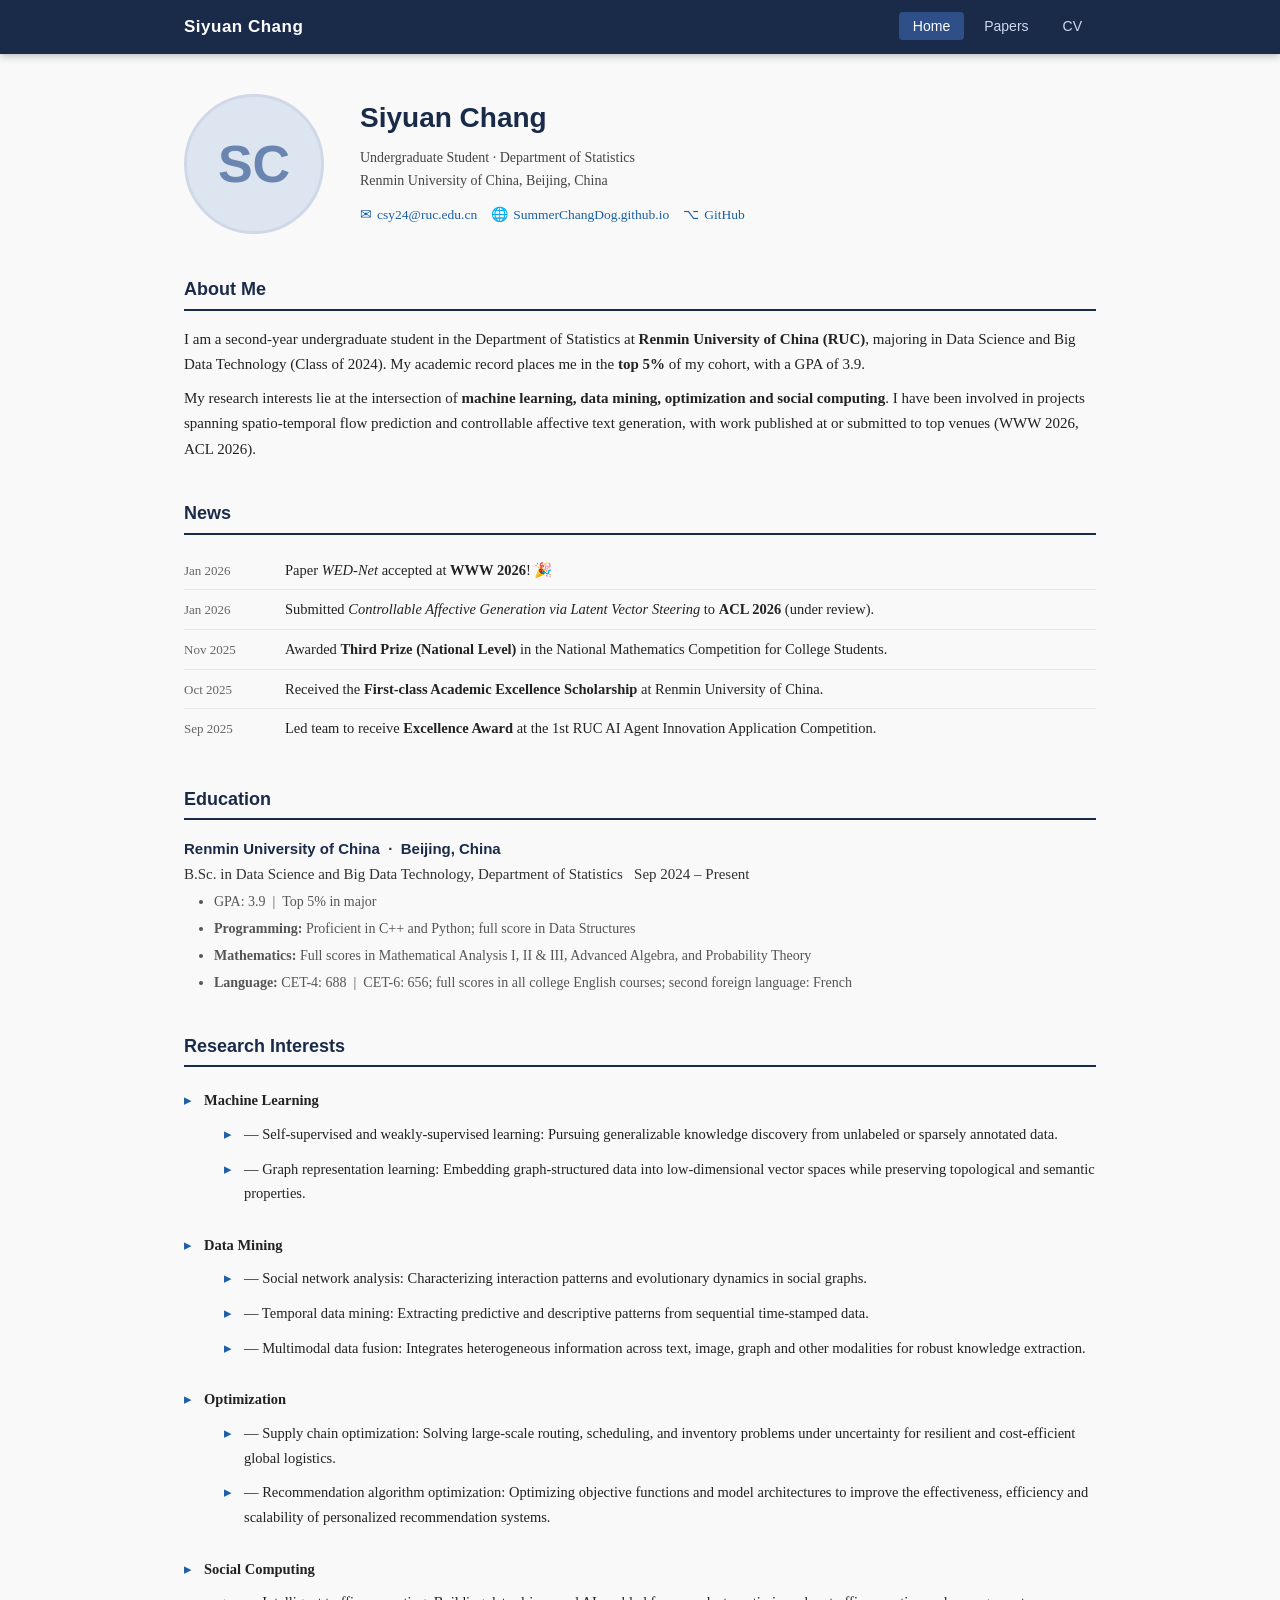
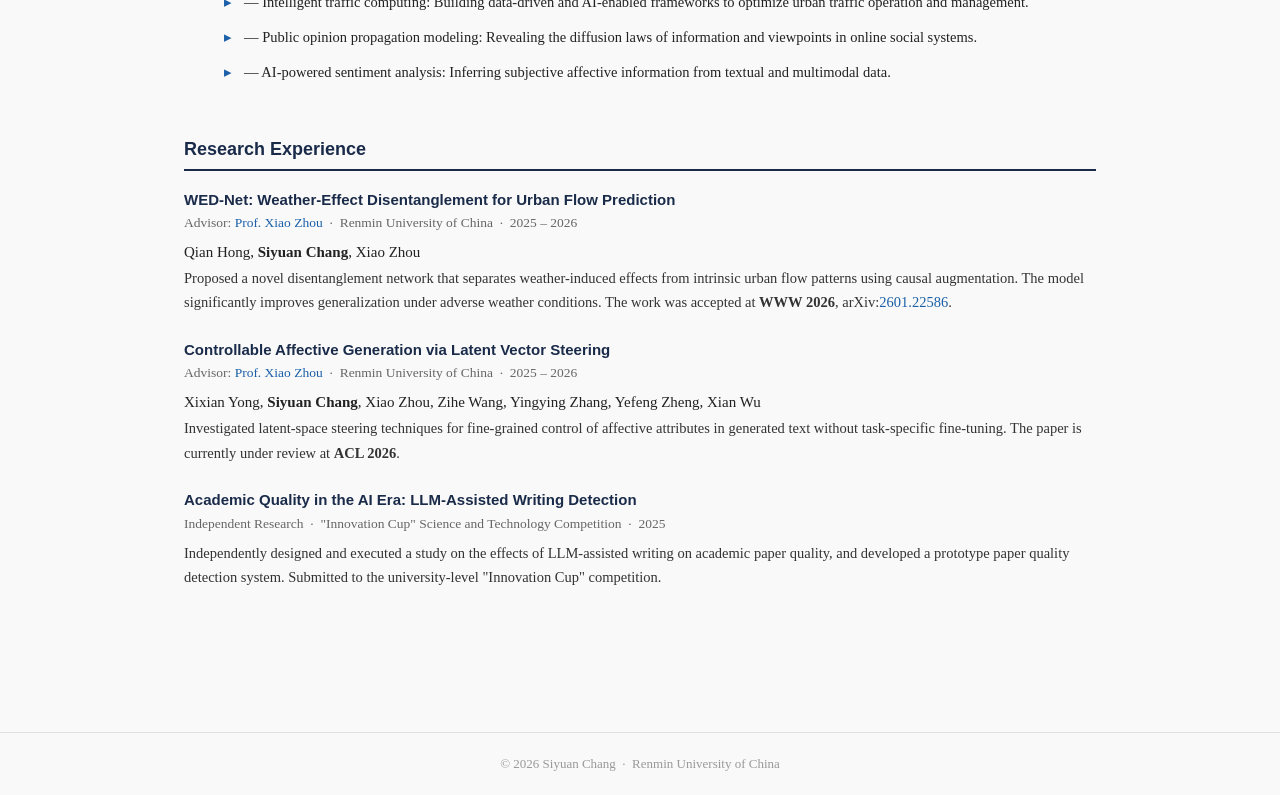
==== index.html @ 4b15bf49 "adjust" ====
<!DOCTYPE html>
<html lang="en">
<head>
  <meta charset="UTF-8" />
  <meta name="viewport" content="width=device-width, initial-scale=1.0" />
  <title>Siyuan Chang | Homepage</title>
  <link rel="stylesheet" href="style.css" />
</head>
<body>

<!-- ── Navigation ── -->
<nav>
  <div class="nav-inner">
    <span class="nav-brand">Siyuan Chang</span>
    <ul>
      <li><a href="index.html" class="active">Home</a></li>
      <li><a href="papers.html">Papers</a></li>
      <li><a href="cv.html">CV</a></li>
    </ul>
  </div>
</nav>

<!-- ── Main content ── -->
<div class="page-wrap">

  <!-- Profile header -->
  <div class="profile-header">
    <div class="profile-photo">SC</div>
    <div class="profile-info">
      <h1>Siyuan Chang</h1>
      <p class="affiliation">
        Undergraduate Student · Department of Statistics<br>
        Renmin University of China, Beijing, China
      </p>
      <div class="contacts">
        <a href="mailto:csy24@ruc.edu.cn">
          <span class="contact-icon">✉</span> csy24@ruc.edu.cn
        </a>
        <a href="https://SummerChangDog.github.io/" target="_blank">
          <span class="contact-icon">🌐</span> SummerChangDog.github.io
        </a>
        <a href="https://github.com/SummerChangDog" target="_blank">
          <span class="contact-icon">⌥</span> GitHub
        </a>
      </div>
    </div>
  </div>

  <!-- Self Introduction -->
  <h2 class="sec-title">About Me</h2>
  <p class="intro-text">
    I am a second-year undergraduate student in the Department of Statistics at
    <strong>Renmin University of China (RUC)</strong>, majoring in Data Science and Big Data Technology
    (Class of 2024). My academic record places me in the <strong>top 5%</strong> of my cohort,
    with a GPA of 3.9.
  </p>
  <p class="intro-text" style="margin-top:8px;">
    My research interests lie at the intersection of <strong>machine learning, data mining, optimization and social computing</strong>. I have been involved in projects spanning spatio-temporal
    flow prediction and controllable affective text generation, with work published at or
    submitted to top venues (WWW 2026, ACL 2026).
  </p>

  <!-- News -->
  <h2 class="sec-title">News</h2>
  <ul class="news-list">
    <li>
      <span class="news-date">Jan 2026</span>
      <span>Paper <em>WED-Net</em> accepted at <strong>WWW 2026</strong>! 🎉</span>
    </li>
    <li>
      <span class="news-date">Jan 2026</span>
      <span>Submitted <em>Controllable Affective Generation via Latent Vector Steering</em> to <strong>ACL 2026</strong> (under review).</span>
    </li>
    <li>
      <span class="news-date">Nov 2025</span>
      <span>Awarded <strong>Third Prize (National Level)</strong> in the National Mathematics Competition for College Students.</span>
    </li>
    <li>
      <span class="news-date">Oct 2025</span>
      <span>Received the <strong>First-class Academic Excellence Scholarship</strong> at Renmin University of China.</span>
    </li>
    <li>
      <span class="news-date">Sep 2025</span>
      <span>Led team to receive <strong>Excellence Award</strong> at the 1st RUC AI Agent Innovation Application Competition.</span>
    </li>
  </ul>

  <!-- Education -->
  <h2 class="sec-title">Education</h2>
  <div class="edu-item">
    <div class="school">Renmin University of China &nbsp;·&nbsp; Beijing, China</div>
    <div class="degree">B.Sc. in Data Science and Big Data Technology, Department of Statistics &nbsp; Sep 2024 – Present</div>
    <ul class="details">
      <li>GPA: 3.9 &nbsp;|&nbsp; Top 5% in major</li>
      <li><strong>Programming:</strong> Proficient in C++ and Python; full score in Data Structures</li>
      <li><strong>Mathematics:</strong> Full scores in Mathematical Analysis I, II &amp; III, Advanced Algebra, and Probability Theory</li>
      <li><strong>Language:</strong> CET-4: 688 &nbsp;|&nbsp; CET-6: 656; full scores in all college English courses; second foreign language: French</li>
    </ul>
  </div>

  <!-- Research Interests -->
<h2 class="sec-title">Research Interests</h2>
<ul class="interest-list" style="list-style:none; padding-left:0;">
  <li style="margin-bottom:8px;">
    <strong>Machine Learning</strong>
    <ul style="list-style:none; padding-left:20px; margin:4px 0;">
      <li>— Self-supervised and weakly-supervised learning: Pursuing generalizable knowledge discovery from unlabeled or sparsely annotated data.</li>
      <li>— Graph representation learning: Embedding graph-structured data into low-dimensional vector spaces while preserving topological and semantic properties.</li>
    </ul>
  </li>
  <li style="margin-bottom:8px;">
    <strong>Data Mining</strong>
    <ul style="list-style:none; padding-left:20px; margin:4px 0;">
      <li>— Social network analysis: Characterizing interaction patterns and evolutionary dynamics in social graphs.</li>
      <li>— Temporal data mining: Extracting predictive and descriptive patterns from sequential time-stamped data.</li>
      <li>— Multimodal data fusion: Integrates heterogeneous information across text, image, graph and other modalities for robust knowledge extraction.</li>
    </ul>
  </li>
  <li style="margin-bottom:8px;">
    <strong>Optimization</strong>
    <ul style="list-style:none; padding-left:20px; margin:4px 0;">
      <li>— Supply chain optimization: Solving large-scale routing, scheduling, and inventory problems under uncertainty for resilient and cost-efficient global logistics.</li>
      <li>— Recommendation algorithm optimization: Optimizing objective functions and model architectures to improve the effectiveness, efficiency and scalability of personalized recommendation systems.</li>
    </ul>
  </li>
  <li style="margin-bottom:8px;">
    <strong>Social Computing</strong>
    <ul style="list-style:none; padding-left:20px; margin:4px 0;">
      <li>— Intelligent traffic computing: Building data-driven and AI-enabled frameworks to optimize urban traffic operation and management.</li>
      <li>— Public opinion propagation modeling: Revealing the diffusion laws of information and viewpoints in online social systems.</li>
      <li>— AI-powered sentiment analysis: Inferring subjective affective information from textual and multimodal data.</li>
    </ul>
  </li>
</ul>

  <!-- Research Experience -->
  <h2 class="sec-title">Research Experience</h2>

<div class="exp-item">
    <div class="exp-title">WED-Net: Weather-Effect Disentanglement for Urban Flow Prediction</div>
    <div class="exp-meta">Advisor: <a href="https://xiaozhoucam.github.io/" target="_blank">Prof. Xiao Zhou</a> &nbsp;·&nbsp; Renmin University of China &nbsp;·&nbsp; 2025 – 2026</div>
    <p class="exp-authors">
      Qian Hong, <strong>Siyuan Chang</strong>, Xiao Zhou
    </p>
    <p class="exp-desc">
      Proposed a novel disentanglement network that separates weather-induced effects from intrinsic
      urban flow patterns using causal augmentation. The model significantly improves generalization
      under adverse weather conditions. The work was accepted at <strong>WWW 2026</strong>, arXiv:<a href="https://arxiv.org/abs/2601.22586" target="_blank">2601.22586</a>.
    </p>
</div>

<div class="exp-item">
    <div class="exp-title">Controllable Affective Generation via Latent Vector Steering</div>
    <div class="exp-meta">Advisor: <a href="https://xiaozhoucam.github.io/" target="_blank">Prof. Xiao Zhou</a> &nbsp;·&nbsp; Renmin University of China &nbsp;·&nbsp; 2025 – 2026</div>
    <p class="exp-authors">
      Xixian Yong, <strong>Siyuan Chang</strong>, Xiao Zhou, Zihe Wang, Yingying Zhang, Yefeng Zheng, Xian Wu
    </p>
    <p class="exp-desc">
      Investigated latent-space steering techniques for fine-grained control of affective attributes
      in generated text without task-specific fine-tuning. The paper is currently under review at
      <strong>ACL 2026</strong>.
    </p>
</div>

  <div class="exp-item">
    <div class="exp-title">Academic Quality in the AI Era: LLM-Assisted Writing Detection</div>
    <div class="exp-meta">Independent Research &nbsp;·&nbsp; "Innovation Cup" Science and Technology Competition &nbsp;·&nbsp; 2025</div>
    <p class="exp-desc">
      Independently designed and executed a study on the effects of LLM-assisted writing on academic
      paper quality, and developed a prototype paper quality detection system. Submitted to the
      university-level "Innovation Cup" competition.
    </p>
  </div>

</div><!-- end page-wrap -->

<footer>
  &copy; 2026 Siyuan Chang &nbsp;·&nbsp; Renmin University of China
</footer>

</body>
</html>
---- style.css ----
/* ── Reset & Base ── */
*, *::before, *::after { box-sizing: border-box; margin: 0; padding: 0; }

body {
  font-family: 'Georgia', 'Times New Roman', serif;
  background: #f9f9f9;
  color: #222;
  font-size: 15px;
  line-height: 1.7;
}

a { color: #1a5fa8; text-decoration: none; }
a:hover { text-decoration: underline; }

/* ── Navigation ── */
nav {
  background: #1a2b4a;
  position: sticky;
  top: 0;
  z-index: 100;
  box-shadow: 0 2px 8px rgba(0,0,0,.25);
}
nav .nav-inner {
  max-width: 960px;
  margin: 0 auto;
  display: flex;
  align-items: center;
  padding: 0 24px;
  height: 54px;
}
nav .nav-brand {
  font-family: 'Helvetica Neue', sans-serif;
  font-weight: 700;
  font-size: 17px;
  color: #fff;
  letter-spacing: .5px;
  flex: 1;
}
nav ul {
  list-style: none;
  display: flex;
  gap: 6px;
}
nav ul li a {
  color: #cdd8ed;
  font-family: 'Helvetica Neue', sans-serif;
  font-size: 14px;
  padding: 6px 14px;
  border-radius: 4px;
  transition: background .2s, color .2s;
}
nav ul li a:hover,
nav ul li a.active {
  background: #2e4f88;
  color: #fff;
  text-decoration: none;
}

/* ── Page wrapper ── */
.page-wrap {
  max-width: 960px;
  margin: 0 auto;
  padding: 40px 24px 80px;
}

/* ── Profile header (index only) ── */
.profile-header {
  display: flex;
  align-items: flex-start;
  gap: 36px;
  margin-bottom: 40px;
}
.profile-photo {
  width: 140px;
  height: 140px;
  border-radius: 50%;
  object-fit: cover;
  border: 3px solid #d0d8e8;
  flex-shrink: 0;
  background: #dde5f0;
  display: flex;
  align-items: center;
  justify-content: center;
  font-size: 52px;
  color: #6a85b0;
  font-family: 'Helvetica Neue', sans-serif;
  font-weight: 700;
}
.profile-info h1 {
  font-size: 28px;
  font-weight: 700;
  font-family: 'Helvetica Neue', sans-serif;
  color: #1a2b4a;
  margin-bottom: 4px;
}
.profile-info .affiliation {
  color: #444;
  font-size: 14px;
  margin-bottom: 10px;
}
.profile-info .contacts {
  display: flex;
  flex-wrap: wrap;
  gap: 14px;
  font-size: 13.5px;
}
.profile-info .contacts a {
  display: inline-flex;
  align-items: center;
  gap: 5px;
  color: #1a5fa8;
}
.contact-icon {
  font-size: 14px;
}

/* ── Section headings ── */
h2.sec-title {
  font-family: 'Helvetica Neue', sans-serif;
  font-size: 18px;
  font-weight: 700;
  color: #1a2b4a;
  border-bottom: 2px solid #1a2b4a;
  padding-bottom: 4px;
  margin-bottom: 16px;
  margin-top: 36px;
}

/* ── Self introduction ── */
.intro-text { margin-bottom: 6px; }

/* ── News ── */
.news-list { list-style: none; }
.news-list li {
  display: flex;
  gap: 16px;
  padding: 7px 0;
  border-bottom: 1px solid #e8e8e8;
  font-size: 14.5px;
}
.news-list li:last-child { border-bottom: none; }
.news-date {
  color: #666;
  white-space: nowrap;
  min-width: 85px;
  font-size: 13px;
  padding-top: 2px;
}

/* ── Education ── */
.edu-item { margin-bottom: 14px; }
.edu-item .school {
  font-weight: 700;
  font-family: 'Helvetica Neue', sans-serif;
  color: #1a2b4a;
}
.edu-item .degree { color: #333; }
.edu-item .details {
  color: #555;
  font-size: 14px;
  padding-left: 14px;
}
.edu-item .details li { list-style: disc; margin-left: 16px; margin-top: 3px; }

/* ── Research Interests ── */
.interest-list { padding-left: 0; list-style: none; }
.interest-list li {
  padding: 5px 0 5px 20px;
  position: relative;
  font-size: 14.5px;
}
.interest-list li::before {
  content: "▸";
  position: absolute;
  left: 0;
  color: #1a5fa8;
}

/* ── Research Experience ── */
.exp-item { margin-bottom: 22px; }
.exp-item .exp-title {
  font-weight: 700;
  font-family: 'Helvetica Neue', sans-serif;
  font-size: 15px;
  color: #1a2b4a;
}
.exp-item .exp-meta {
  color: #666;
  font-size: 13.5px;
  margin-bottom: 5px;
}
.exp-item .exp-desc {
  font-size: 14.5px;
  color: #333;
}

/* ── Papers ── */
.paper-item {
  display: flex;
  gap: 18px;
  margin-bottom: 26px;
  padding-bottom: 26px;
  border-bottom: 1px solid #e2e2e2;
}
.paper-item:last-child { border-bottom: none; }
.paper-num {
  font-family: 'Helvetica Neue', sans-serif;
  font-weight: 700;
  color: #1a5fa8;
  font-size: 15px;
  min-width: 26px;
  padding-top: 2px;
}
.paper-content .paper-title {
  font-weight: 700;
  font-size: 15px;
  color: #1a2b4a;
  margin-bottom: 4px;
  line-height: 1.4;
}
.paper-content .paper-authors {
  font-size: 14px;
  color: #444;
  margin-bottom: 4px;
}
.paper-content .paper-authors b { color: #1a2b4a; }
.paper-content .paper-venue {
  font-size: 13.5px;
  color: #555;
  font-style: italic;
  margin-bottom: 6px;
}
.paper-links { display: flex; gap: 8px; flex-wrap: wrap; margin-top: 6px; }
.paper-links a {
  font-size: 12.5px;
  font-family: 'Helvetica Neue', sans-serif;
  background: #eef2fa;
  color: #1a5fa8;
  border: 1px solid #c5d4ee;
  border-radius: 4px;
  padding: 2px 10px;
  transition: background .2s;
}
.paper-links a:hover {
  background: #1a5fa8;
  color: #fff;
  text-decoration: none;
}

/* ── CV page ── */
.cv-section { margin-bottom: 32px; }
.cv-download-btn {
  display: inline-flex;
  align-items: center;
  gap: 10px;
  background: #1a2b4a;
  color: #fff;
  padding: 12px 28px;
  border-radius: 6px;
  font-family: 'Helvetica Neue', sans-serif;
  font-size: 15px;
  font-weight: 600;
  margin-top: 12px;
  transition: background .2s;
  text-decoration: none;
}
.cv-download-btn:hover {
  background: #2e4f88;
  text-decoration: none;
  color: #fff;
}
.cv-preview {
  margin-top: 24px;
  width: 100%;
  height: 820px;
  border: 1px solid #ccc;
  border-radius: 6px;
}

/* ── Footer ── */
footer {
  text-align: center;
  color: #999;
  font-size: 13px;
  padding: 20px;
  border-top: 1px solid #e0e0e0;
  margin-top: 40px;
}

/* ── Responsive ── */
@media (max-width: 640px) {
  .profile-header { flex-direction: column; align-items: center; text-align: center; }
  .profile-info .contacts { justify-content: center; }
  nav .nav-brand { font-size: 14px; }
  nav ul li a { padding: 5px 9px; font-size: 13px; }
}
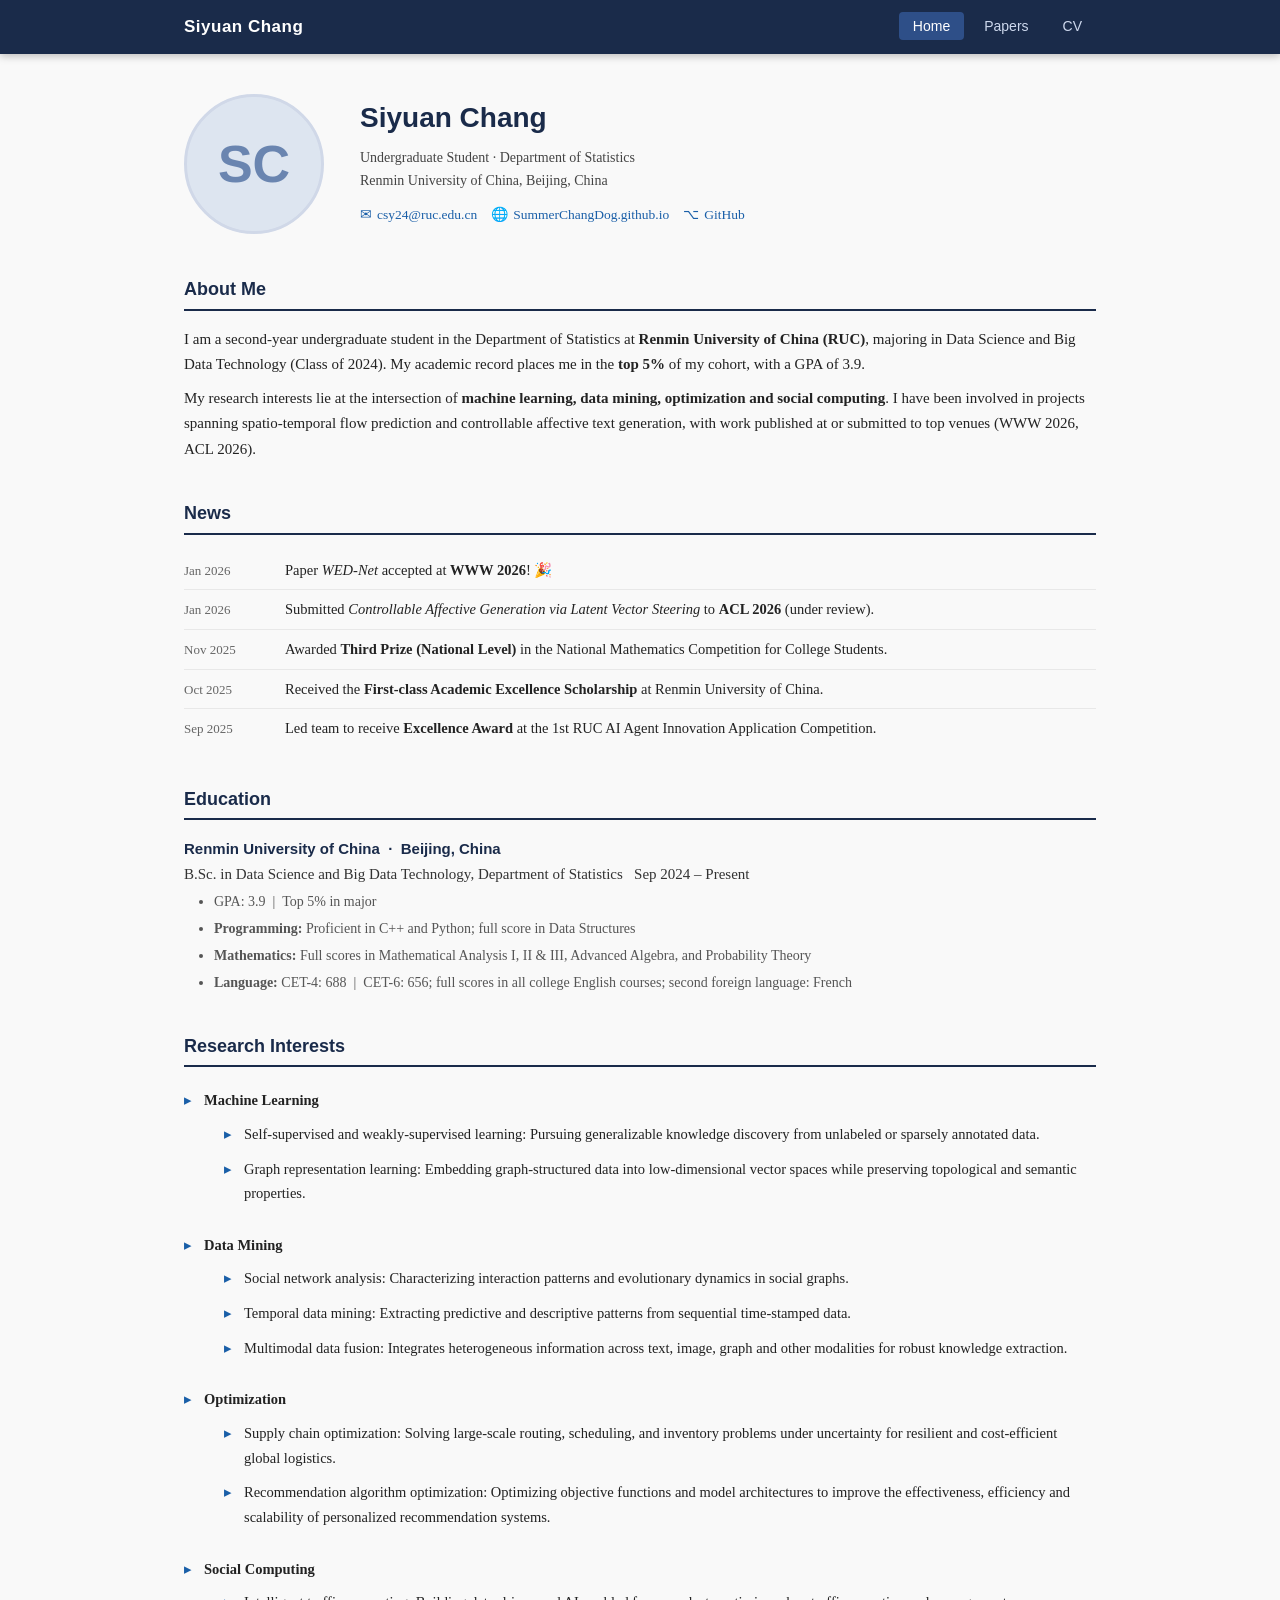
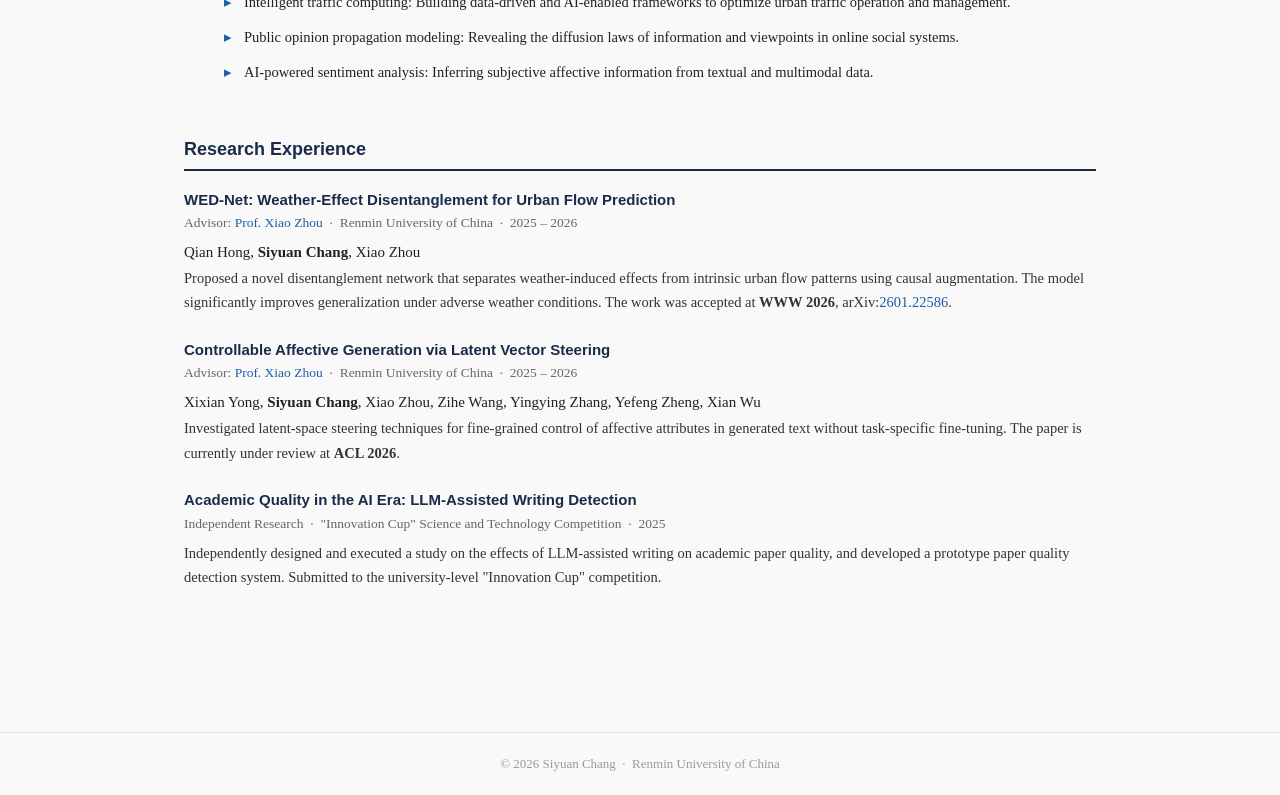
==== commit 54094205: "adjust" ====
--- a/index.html
+++ b/index.html
@@ -104,31 +104,31 @@
   <li style="margin-bottom:8px;">
     <strong>Machine Learning</strong>
     <ul style="list-style:none; padding-left:20px; margin:4px 0;">
-      <li>— Self-supervised and weakly-supervised learning: Pursuing generalizable knowledge discovery from unlabeled or sparsely annotated data.</li>
-      <li>— Graph representation learning: Embedding graph-structured data into low-dimensional vector spaces while preserving topological and semantic properties.</li>
+      <li> Self-supervised and weakly-supervised learning: Pursuing generalizable knowledge discovery from unlabeled or sparsely annotated data.</li>
+      <li> Graph representation learning: Embedding graph-structured data into low-dimensional vector spaces while preserving topological and semantic properties.</li>
     </ul>
   </li>
   <li style="margin-bottom:8px;">
     <strong>Data Mining</strong>
     <ul style="list-style:none; padding-left:20px; margin:4px 0;">
-      <li>— Social network analysis: Characterizing interaction patterns and evolutionary dynamics in social graphs.</li>
-      <li>— Temporal data mining: Extracting predictive and descriptive patterns from sequential time-stamped data.</li>
-      <li>— Multimodal data fusion: Integrates heterogeneous information across text, image, graph and other modalities for robust knowledge extraction.</li>
+      <li> Social network analysis: Characterizing interaction patterns and evolutionary dynamics in social graphs.</li>
+      <li> Temporal data mining: Extracting predictive and descriptive patterns from sequential time-stamped data.</li>
+      <li> Multimodal data fusion: Integrates heterogeneous information across text, image, graph and other modalities for robust knowledge extraction.</li>
     </ul>
   </li>
   <li style="margin-bottom:8px;">
     <strong>Optimization</strong>
     <ul style="list-style:none; padding-left:20px; margin:4px 0;">
-      <li>— Supply chain optimization: Solving large-scale routing, scheduling, and inventory problems under uncertainty for resilient and cost-efficient global logistics.</li>
-      <li>— Recommendation algorithm optimization: Optimizing objective functions and model architectures to improve the effectiveness, efficiency and scalability of personalized recommendation systems.</li>
+      <li> Supply chain optimization: Solving large-scale routing, scheduling, and inventory problems under uncertainty for resilient and cost-efficient global logistics.</li>
+      <li> Recommendation algorithm optimization: Optimizing objective functions and model architectures to improve the effectiveness, efficiency and scalability of personalized recommendation systems.</li>
     </ul>
   </li>
   <li style="margin-bottom:8px;">
     <strong>Social Computing</strong>
     <ul style="list-style:none; padding-left:20px; margin:4px 0;">
-      <li>— Intelligent traffic computing: Building data-driven and AI-enabled frameworks to optimize urban traffic operation and management.</li>
-      <li>— Public opinion propagation modeling: Revealing the diffusion laws of information and viewpoints in online social systems.</li>
-      <li>— AI-powered sentiment analysis: Inferring subjective affective information from textual and multimodal data.</li>
+      <li> Intelligent traffic computing: Building data-driven and AI-enabled frameworks to optimize urban traffic operation and management.</li>
+      <li> Public opinion propagation modeling: Revealing the diffusion laws of information and viewpoints in online social systems.</li>
+      <li> AI-powered sentiment analysis: Inferring subjective affective information from textual and multimodal data.</li>
     </ul>
   </li>
 </ul>
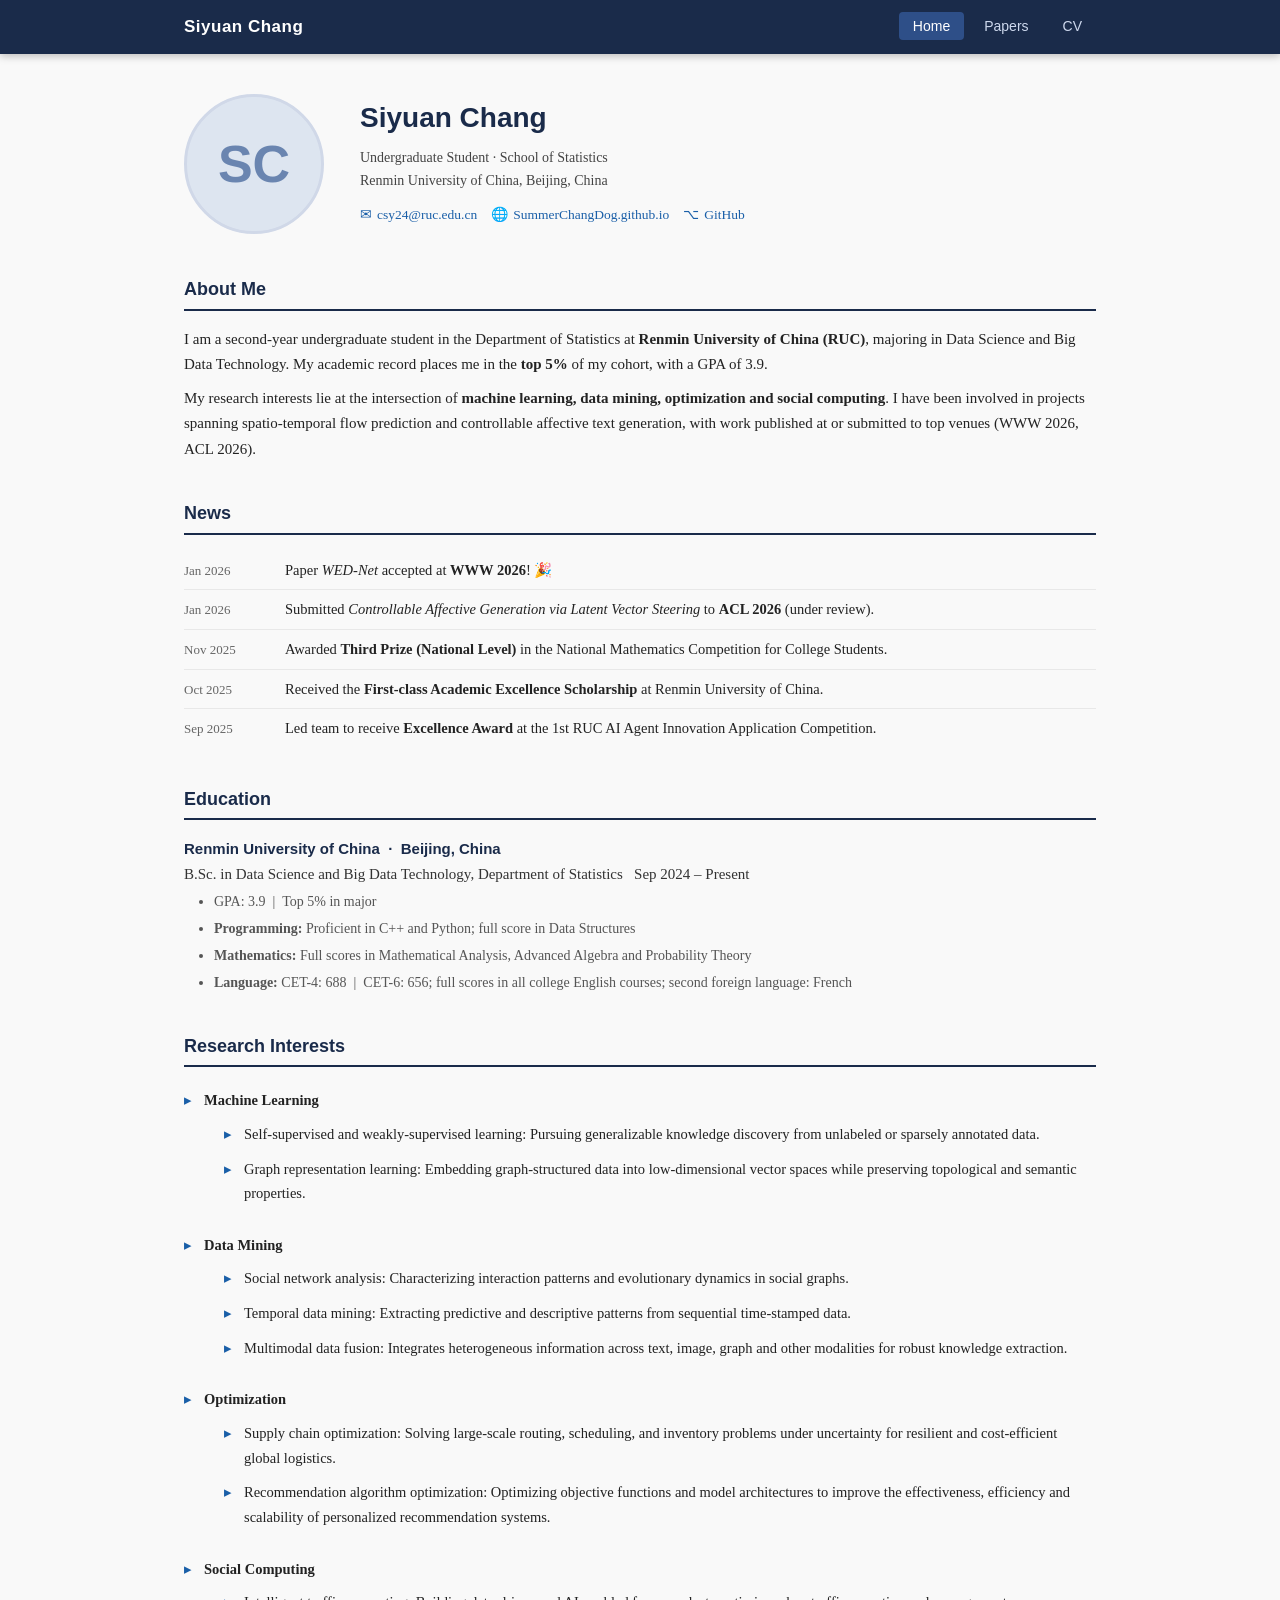
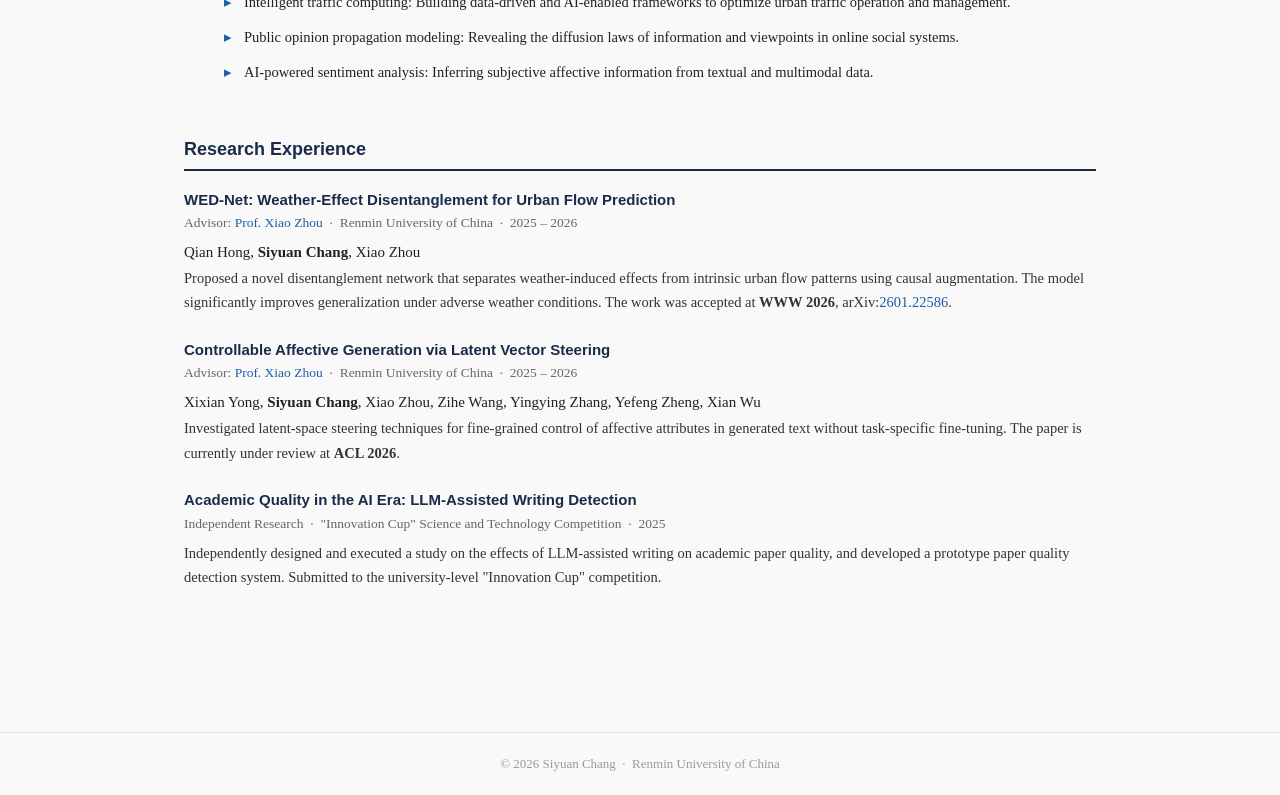
==== commit 0804ceff: "update cv" ====
--- a/index.html
+++ b/index.html
@@ -29,7 +29,7 @@
     <div class="profile-info">
       <h1>Siyuan Chang</h1>
       <p class="affiliation">
-        Undergraduate Student · Department of Statistics<br>
+        Undergraduate Student · School of Statistics<br>
         Renmin University of China, Beijing, China
       </p>
       <div class="contacts">
@@ -50,8 +50,7 @@
   <h2 class="sec-title">About Me</h2>
   <p class="intro-text">
     I am a second-year undergraduate student in the Department of Statistics at
-    <strong>Renmin University of China (RUC)</strong>, majoring in Data Science and Big Data Technology
-    (Class of 2024). My academic record places me in the <strong>top 5%</strong> of my cohort,
+    <strong>Renmin University of China (RUC)</strong>, majoring in Data Science and Big Data Technology. My academic record places me in the <strong>top 5%</strong> of my cohort,
     with a GPA of 3.9.
   </p>
   <p class="intro-text" style="margin-top:8px;">
@@ -93,7 +92,7 @@
     <ul class="details">
       <li>GPA: 3.9 &nbsp;|&nbsp; Top 5% in major</li>
       <li><strong>Programming:</strong> Proficient in C++ and Python; full score in Data Structures</li>
-      <li><strong>Mathematics:</strong> Full scores in Mathematical Analysis I, II &amp; III, Advanced Algebra, and Probability Theory</li>
+      <li><strong>Mathematics:</strong> Full scores in Mathematical Analysis, Advanced Algebra and Probability Theory</li>
       <li><strong>Language:</strong> CET-4: 688 &nbsp;|&nbsp; CET-6: 656; full scores in all college English courses; second foreign language: French</li>
     </ul>
   </div>
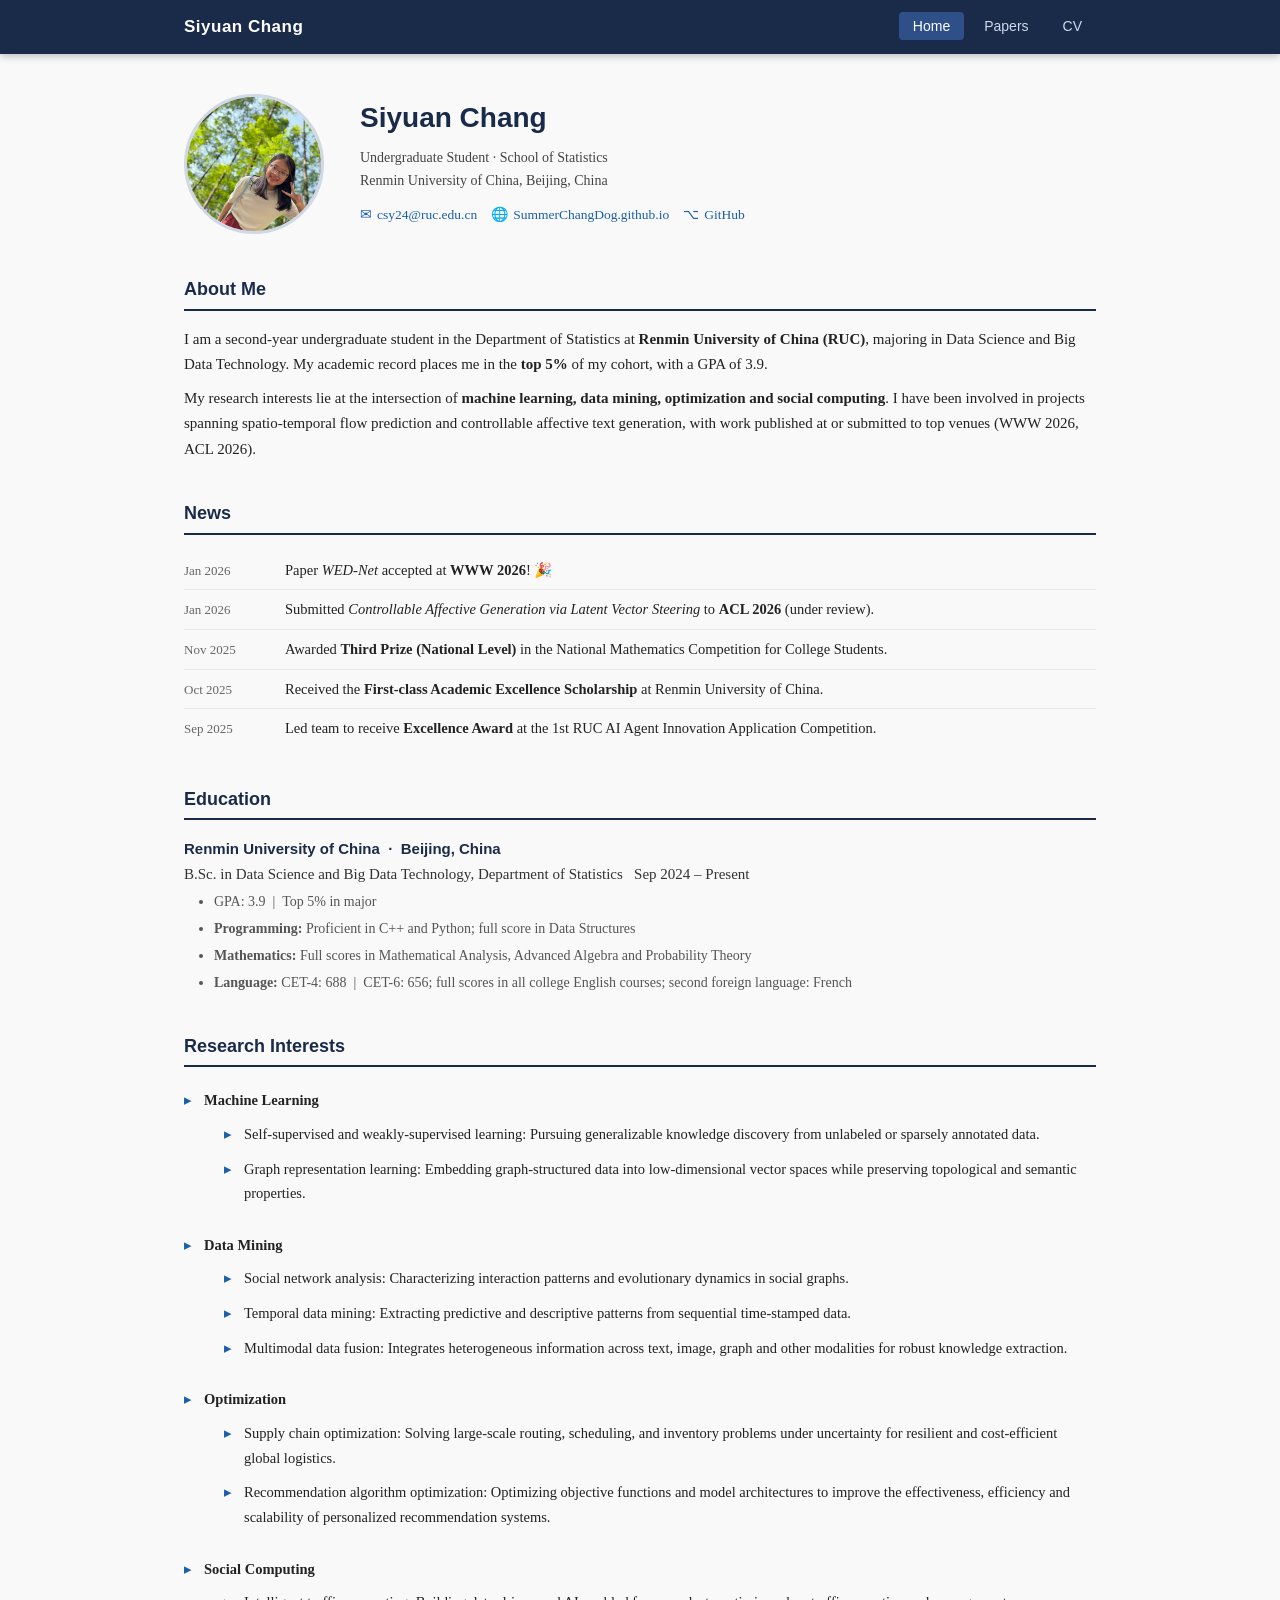
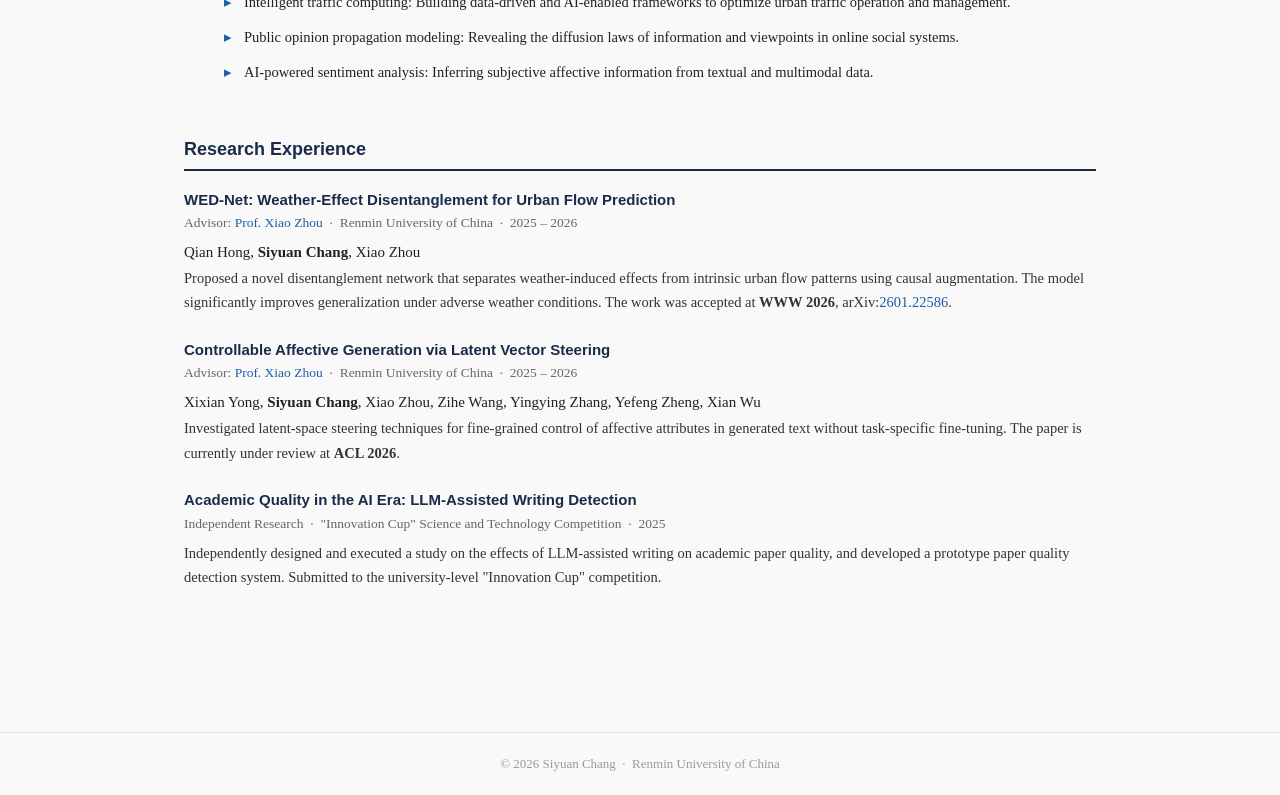
==== commit df55a9e4: "add a photo" ====
--- a/index.html
+++ b/index.html
@@ -25,7 +25,7 @@
 
   <!-- Profile header -->
   <div class="profile-header">
-    <div class="profile-photo">SC</div>
+    <img class="profile-photo" src="生活照.jpg" alt="Siyuan Chang" />
     <div class="profile-info">
       <h1>Siyuan Chang</h1>
       <p class="affiliation">
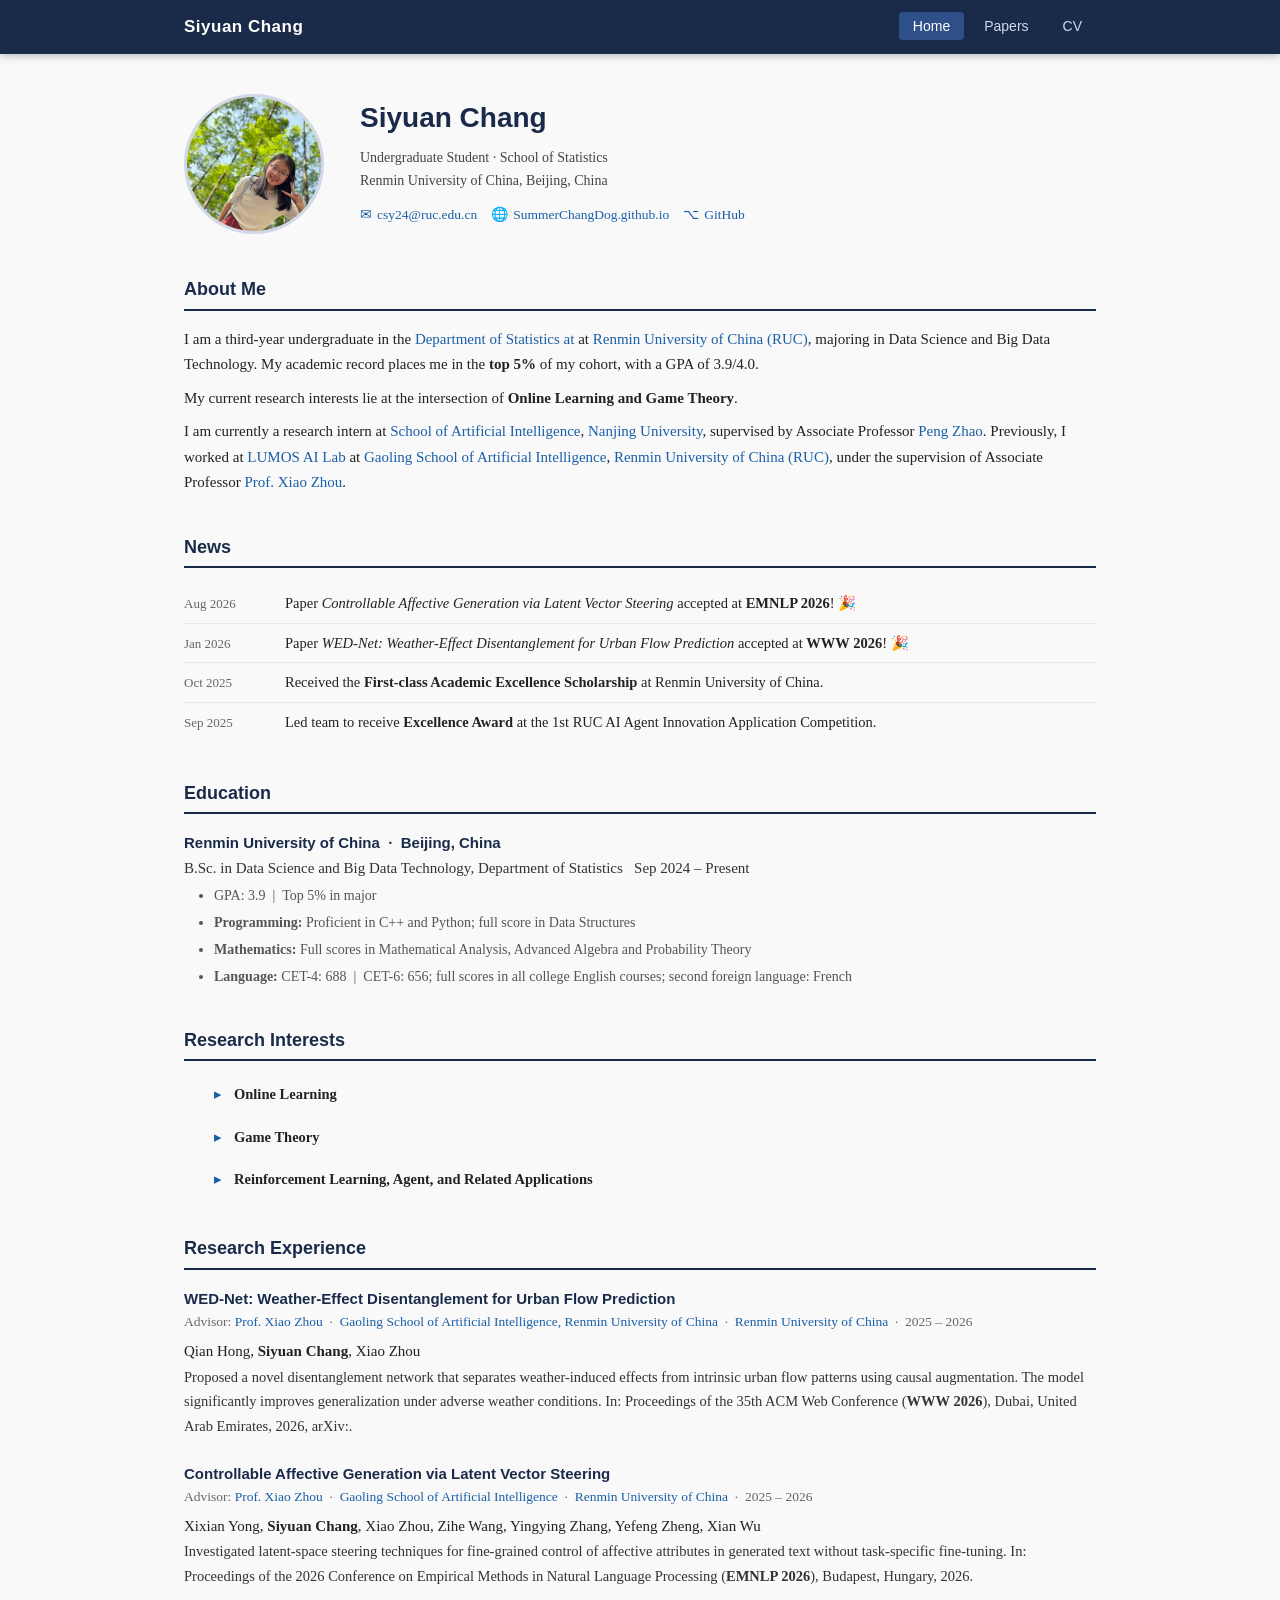
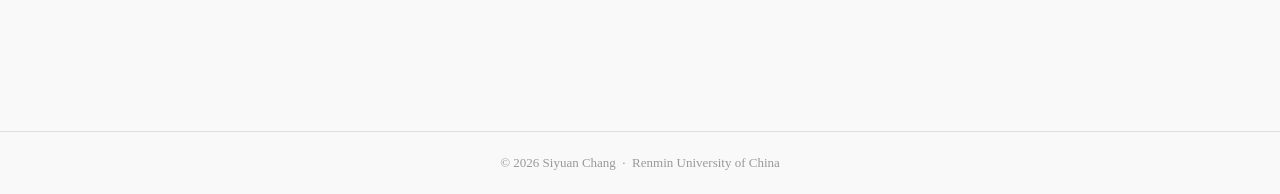
==== commit 5f56f351: "26.08.24 add research experients" ====
--- a/index.html
+++ b/index.html
@@ -49,30 +49,27 @@
   <!-- Self Introduction -->
   <h2 class="sec-title">About Me</h2>
   <p class="intro-text">
-    I am a second-year undergraduate student in the Department of Statistics at
-    <strong>Renmin University of China (RUC)</strong>, majoring in Data Science and Big Data Technology. My academic record places me in the <strong>top 5%</strong> of my cohort,
-    with a GPA of 3.9.
+    I am a third-year undergraduate in the <a href="http://stat.ruc.edu.cn/" target="_blank">Department of Statistics at</a> at <a href="https://www.ruc.edu.cn/" target="_blank">Renmin University of China (RUC)</a>, majoring in Data Science and Big Data Technology. My academic record places me in the <strong>top 5%</strong> of my cohort,
+    with a GPA of 3.9/4.0.
   </p>
   <p class="intro-text" style="margin-top:8px;">
-    My research interests lie at the intersection of <strong>machine learning, data mining, optimization and social computing</strong>. I have been involved in projects spanning spatio-temporal
-    flow prediction and controllable affective text generation, with work published at or
-    submitted to top venues (WWW 2026, ACL 2026).
+    My current research interests lie at the intersection of <strong>Online Learning and Game Theory</strong>.
+  </p>
+  <p class="intro-text" style="margin-top:8px;">
+    I am currently a research intern at <a href="https://ai.nju.edu.cn/" target="_blank">School of Artificial Intelligence</a>, <a href="https://www.nju.edu.cn/" target="_blank">Nanjing University</a>, supervised by Associate Professor <a href="https://www.pengzhao-ml.com/" target="_blank">Peng Zhao</a>. 
+    Previously, I worked at <a href="https://xiaozhoucam.github.io/portfolio/00-LUMOS_Intro/" target="_blank">LUMOS AI Lab</a> at <a href="http://ai.ruc.edu.cn/" target="_blank">Gaoling School of Artificial Intelligence</a>, <a href="https://www.ruc.edu.cn/" target="_blank">Renmin University of China (RUC)</a>, under the supervision of Associate Professor <a href="https://xiaozhoucam.github.io/" target="_blank">Prof. Xiao Zhou</a>.
   </p>
 
   <!-- News -->
   <h2 class="sec-title">News</h2>
   <ul class="news-list">
     <li>
-      <span class="news-date">Jan 2026</span>
-      <span>Paper <em>WED-Net</em> accepted at <strong>WWW 2026</strong>! 🎉</span>
+      <span class="news-date">Aug 2026</span>
+      <span>Paper <em>Controllable Affective Generation via Latent Vector Steering</em> accepted at <strong>EMNLP 2026</strong>! 🎉</span>
     </li>
     <li>
       <span class="news-date">Jan 2026</span>
-      <span>Submitted <em>Controllable Affective Generation via Latent Vector Steering</em> to <strong>ACL 2026</strong> (under review).</span>
-    </li>
-    <li>
-      <span class="news-date">Nov 2025</span>
-      <span>Awarded <strong>Third Prize (National Level)</strong> in the National Mathematics Competition for College Students.</span>
+      <span>Paper <em>WED-Net: Weather-Effect Disentanglement for Urban Flow Prediction</em> accepted at <strong>WWW 2026</strong>! 🎉</span>
     </li>
     <li>
       <span class="news-date">Oct 2025</span>
@@ -98,6 +95,20 @@
   </div>
 
   <!-- Research Interests -->
+<h2 class="sec-title">Research Interests</h2>
+<ul class="interest-list" style="list-style:none; padding-left:2em;">
+  <li style="margin-bottom:8px;">
+    <strong>Online Learning</strong>
+  </li>
+  <li style="margin-bottom:8px;">
+    <strong>Game Theory</strong>
+  </li>
+  <li style="margin-bottom:8px;">
+    <strong>Reinforcement Learning, Agent, and Related Applications</strong>
+  </li>
+</ul>
+
+  <!--
 <h2 class="sec-title">Research Interests</h2>
 <ul class="interest-list" style="list-style:none; padding-left:0;">
   <li style="margin-bottom:8px;">
@@ -130,46 +141,39 @@
       <li> AI-powered sentiment analysis: Inferring subjective affective information from textual and multimodal data.</li>
     </ul>
   </li>
-</ul>
+</ul>-->
 
   <!-- Research Experience -->
   <h2 class="sec-title">Research Experience</h2>
 
 <div class="exp-item">
     <div class="exp-title">WED-Net: Weather-Effect Disentanglement for Urban Flow Prediction</div>
-    <div class="exp-meta">Advisor: <a href="https://xiaozhoucam.github.io/" target="_blank">Prof. Xiao Zhou</a> &nbsp;·&nbsp; Renmin University of China &nbsp;·&nbsp; 2025 – 2026</div>
+    <div class="exp-meta">Advisor: <a href="https://xiaozhoucam.github.io/" target="_blank">Prof. Xiao Zhou</a> &nbsp;·&nbsp; <a href="http://ai.ruc.edu.cn/" target="_blank">Gaoling School of Artificial Intelligence, Renmin University of China</a> &nbsp;·&nbsp; <a href="https://www.ruc.edu.cn/" target="_blank">Renmin University of China</a> &nbsp;·&nbsp; 2025 – 2026</div>
     <p class="exp-authors">
       Qian Hong, <strong>Siyuan Chang</strong>, Xiao Zhou
     </p>
     <p class="exp-desc">
       Proposed a novel disentanglement network that separates weather-induced effects from intrinsic
       urban flow patterns using causal augmentation. The model significantly improves generalization
-      under adverse weather conditions. The work was accepted at <strong>WWW 2026</strong>, arXiv:<a href="https://arxiv.org/abs/2601.22586" target="_blank">2601.22586</a>.
+      under adverse weather conditions. 
+
+      In: Proceedings of the 35th ACM Web Conference (<strong>WWW 2026</strong>), Dubai, United Arab Emirates, 2026, arXiv:<a href="https://arxiv.org/abs/2601.22586" target="_blank"></a>.
     </p>
 </div>
 
 <div class="exp-item">
     <div class="exp-title">Controllable Affective Generation via Latent Vector Steering</div>
-    <div class="exp-meta">Advisor: <a href="https://xiaozhoucam.github.io/" target="_blank">Prof. Xiao Zhou</a> &nbsp;·&nbsp; Renmin University of China &nbsp;·&nbsp; 2025 – 2026</div>
+    <div class="exp-meta">Advisor: <a href="https://xiaozhoucam.github.io/" target="_blank">Prof. Xiao Zhou</a> &nbsp;·&nbsp; <a href="http://ai.ruc.edu.cn/" target="_blank">Gaoling School of Artificial Intelligence</a> &nbsp;·&nbsp; <a href="https://www.ruc.edu.cn/" target="_blank">Renmin University of China</a> &nbsp;·&nbsp; 2025 – 2026</div>
     <p class="exp-authors">
       Xixian Yong, <strong>Siyuan Chang</strong>, Xiao Zhou, Zihe Wang, Yingying Zhang, Yefeng Zheng, Xian Wu
     </p>
     <p class="exp-desc">
       Investigated latent-space steering techniques for fine-grained control of affective attributes
-      in generated text without task-specific fine-tuning. The paper is currently under review at
-      <strong>ACL 2026</strong>.
+      in generated text without task-specific fine-tuning. 
+      
+      In: Proceedings of the 2026 Conference on Empirical Methods in Natural Language Processing (<strong>EMNLP 2026</strong>), Budapest, Hungary, 2026.
     </p>
 </div>
-
-  <div class="exp-item">
-    <div class="exp-title">Academic Quality in the AI Era: LLM-Assisted Writing Detection</div>
-    <div class="exp-meta">Independent Research &nbsp;·&nbsp; "Innovation Cup" Science and Technology Competition &nbsp;·&nbsp; 2025</div>
-    <p class="exp-desc">
-      Independently designed and executed a study on the effects of LLM-assisted writing on academic
-      paper quality, and developed a prototype paper quality detection system. Submitted to the
-      university-level "Innovation Cup" competition.
-    </p>
-  </div>
 
 </div><!-- end page-wrap -->
 
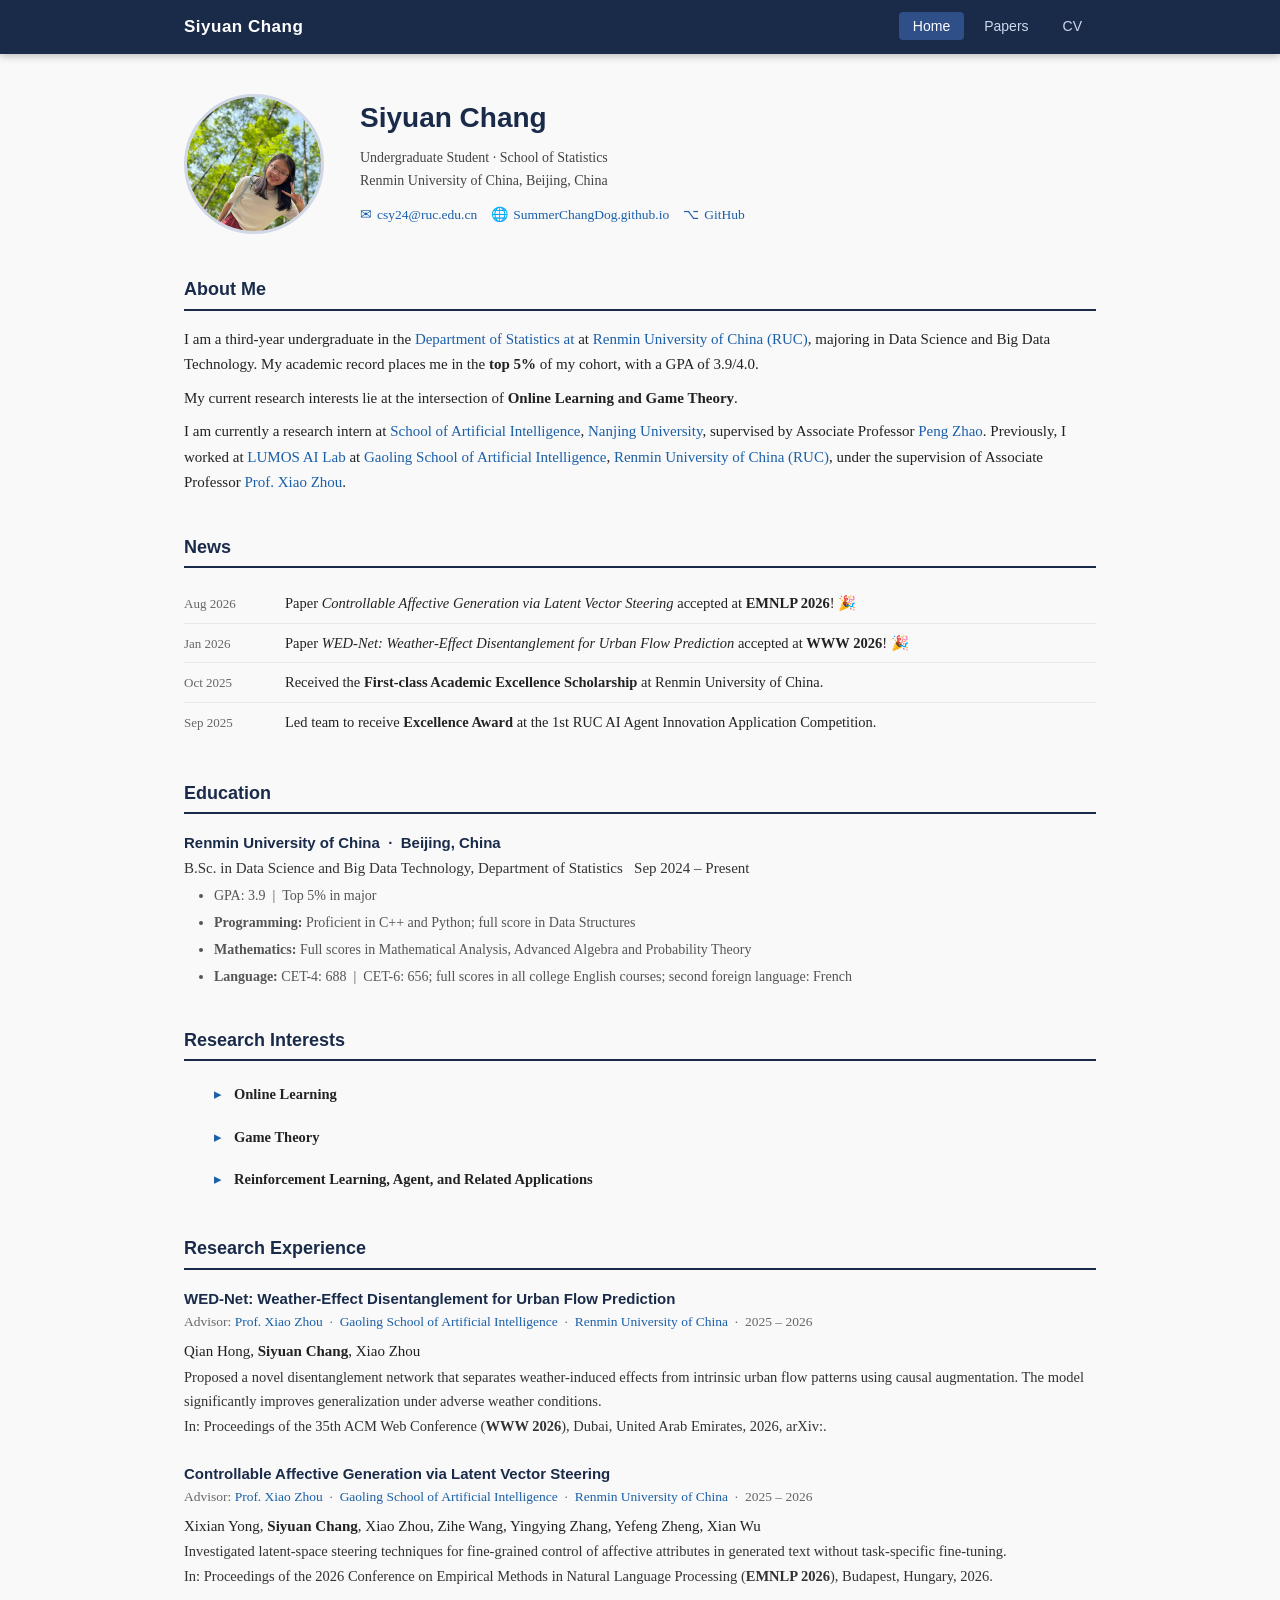
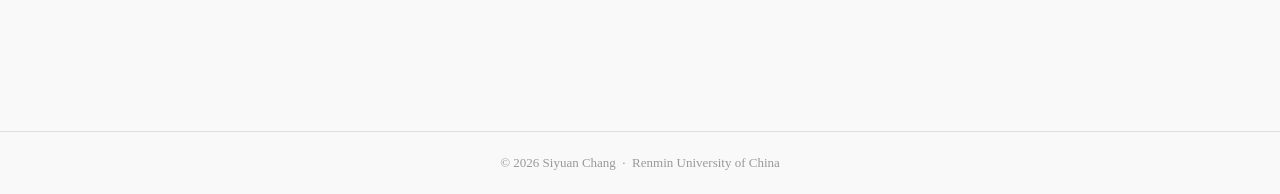
==== commit 5f7b9236: "modify" ====
--- a/index.html
+++ b/index.html
@@ -148,7 +148,7 @@
 
 <div class="exp-item">
     <div class="exp-title">WED-Net: Weather-Effect Disentanglement for Urban Flow Prediction</div>
-    <div class="exp-meta">Advisor: <a href="https://xiaozhoucam.github.io/" target="_blank">Prof. Xiao Zhou</a> &nbsp;·&nbsp; <a href="http://ai.ruc.edu.cn/" target="_blank">Gaoling School of Artificial Intelligence, Renmin University of China</a> &nbsp;·&nbsp; <a href="https://www.ruc.edu.cn/" target="_blank">Renmin University of China</a> &nbsp;·&nbsp; 2025 – 2026</div>
+    <div class="exp-meta">Advisor: <a href="https://xiaozhoucam.github.io/" target="_blank">Prof. Xiao Zhou</a> &nbsp;·&nbsp; <a href="http://ai.ruc.edu.cn/" target="_blank">Gaoling School of Artificial Intelligence</a> &nbsp;·&nbsp; <a href="https://www.ruc.edu.cn/" target="_blank">Renmin University of China</a> &nbsp;·&nbsp; 2025 – 2026</div>
     <p class="exp-authors">
       Qian Hong, <strong>Siyuan Chang</strong>, Xiao Zhou
     </p>
@@ -156,7 +156,8 @@
       Proposed a novel disentanglement network that separates weather-induced effects from intrinsic
       urban flow patterns using causal augmentation. The model significantly improves generalization
       under adverse weather conditions. 
-
+    </p>  
+    <p class="exp-desc">   
       In: Proceedings of the 35th ACM Web Conference (<strong>WWW 2026</strong>), Dubai, United Arab Emirates, 2026, arXiv:<a href="https://arxiv.org/abs/2601.22586" target="_blank"></a>.
     </p>
 </div>
@@ -170,7 +171,8 @@
     <p class="exp-desc">
       Investigated latent-space steering techniques for fine-grained control of affective attributes
       in generated text without task-specific fine-tuning. 
-      
+    </p>  
+    <p class="exp-desc">   
       In: Proceedings of the 2026 Conference on Empirical Methods in Natural Language Processing (<strong>EMNLP 2026</strong>), Budapest, Hungary, 2026.
     </p>
 </div>
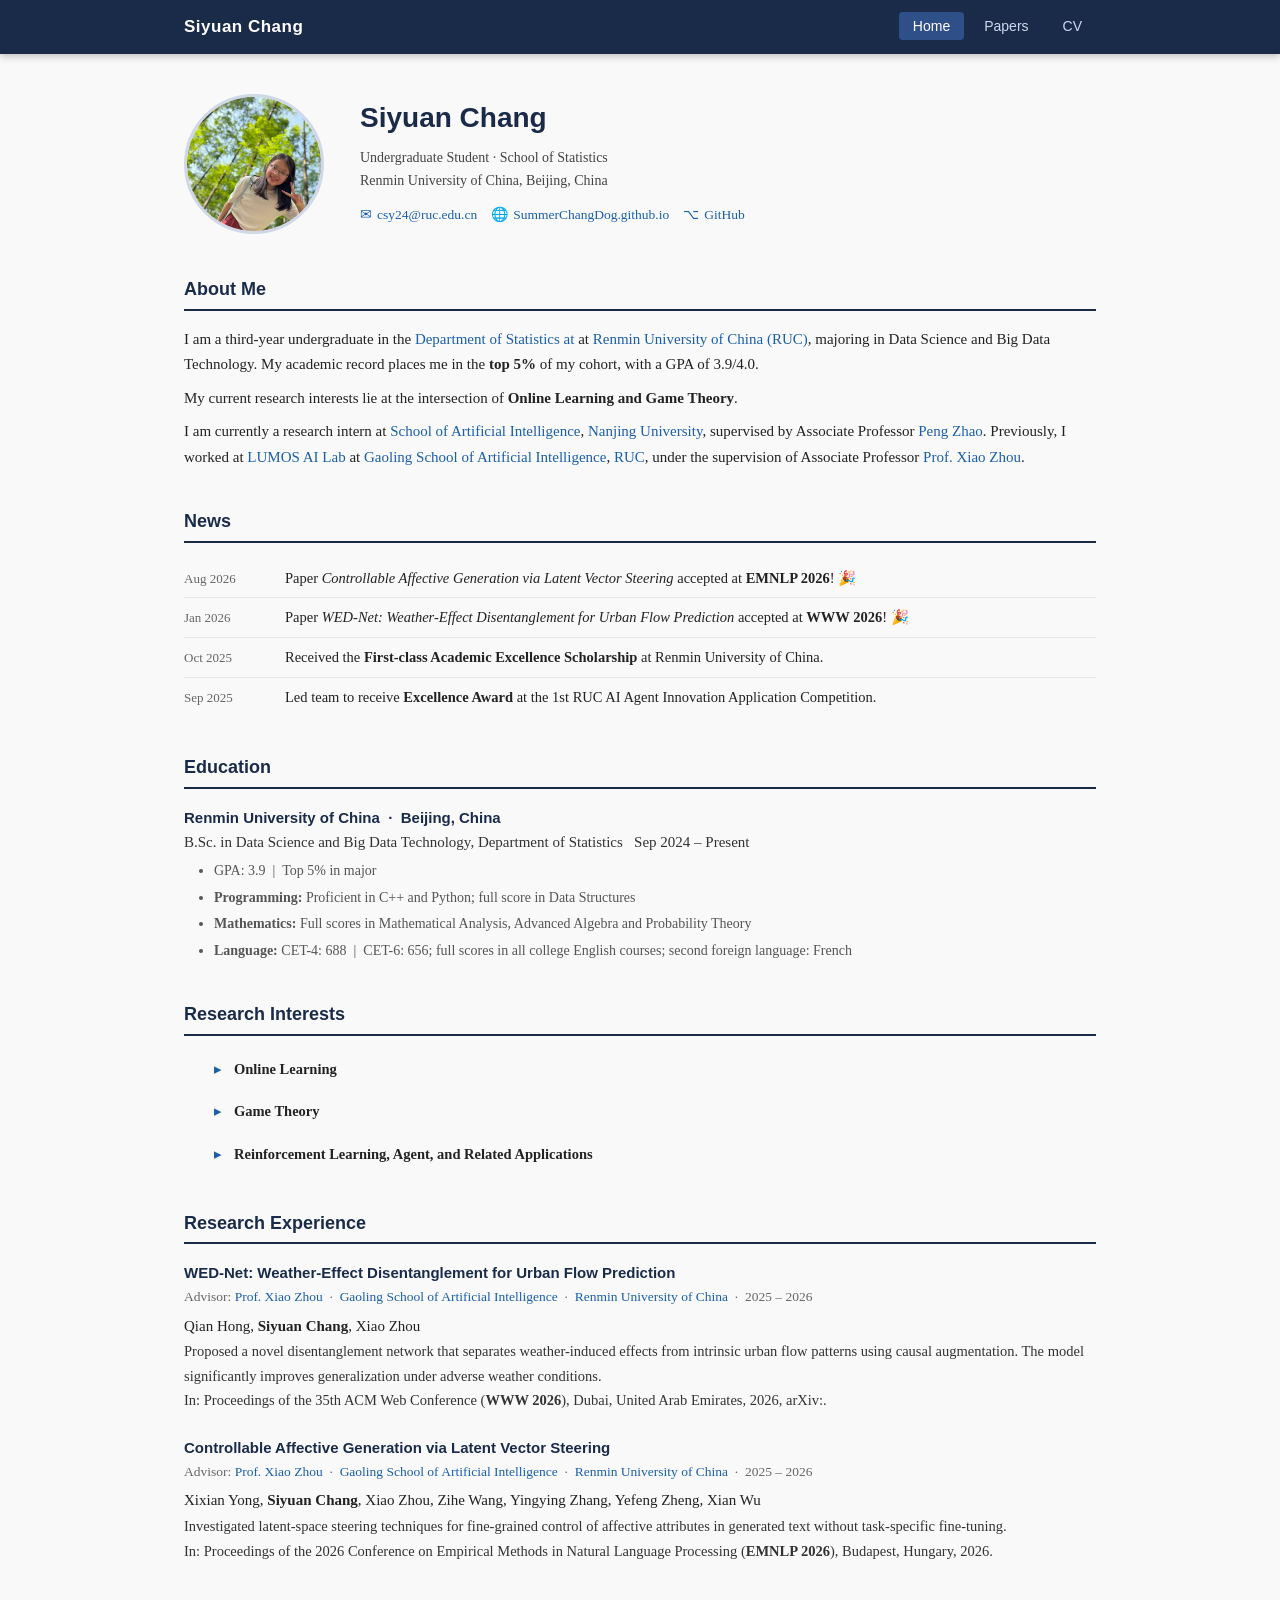
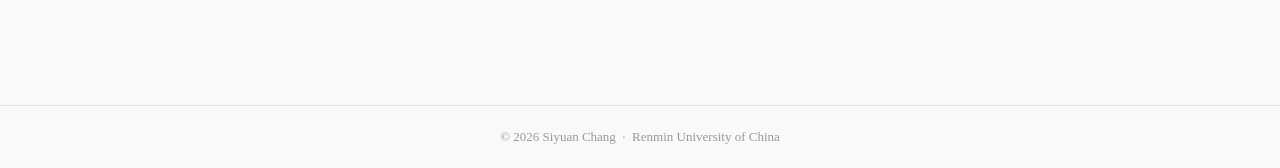
==== commit db900599: "1" ====
--- a/index.html
+++ b/index.html
@@ -57,7 +57,7 @@
   </p>
   <p class="intro-text" style="margin-top:8px;">
     I am currently a research intern at <a href="https://ai.nju.edu.cn/" target="_blank">School of Artificial Intelligence</a>, <a href="https://www.nju.edu.cn/" target="_blank">Nanjing University</a>, supervised by Associate Professor <a href="https://www.pengzhao-ml.com/" target="_blank">Peng Zhao</a>. 
-    Previously, I worked at <a href="https://xiaozhoucam.github.io/portfolio/00-LUMOS_Intro/" target="_blank">LUMOS AI Lab</a> at <a href="http://ai.ruc.edu.cn/" target="_blank">Gaoling School of Artificial Intelligence</a>, <a href="https://www.ruc.edu.cn/" target="_blank">Renmin University of China (RUC)</a>, under the supervision of Associate Professor <a href="https://xiaozhoucam.github.io/" target="_blank">Prof. Xiao Zhou</a>.
+    Previously, I worked at <a href="https://xiaozhoucam.github.io/portfolio/00-LUMOS_Intro/" target="_blank">LUMOS AI Lab</a> at <a href="http://ai.ruc.edu.cn/" target="_blank">Gaoling School of Artificial Intelligence</a>, <a href="https://www.ruc.edu.cn/" target="_blank">RUC</a>, under the supervision of Associate Professor <a href="https://xiaozhoucam.github.io/" target="_blank">Prof. Xiao Zhou</a>.
   </p>
 
   <!-- News -->
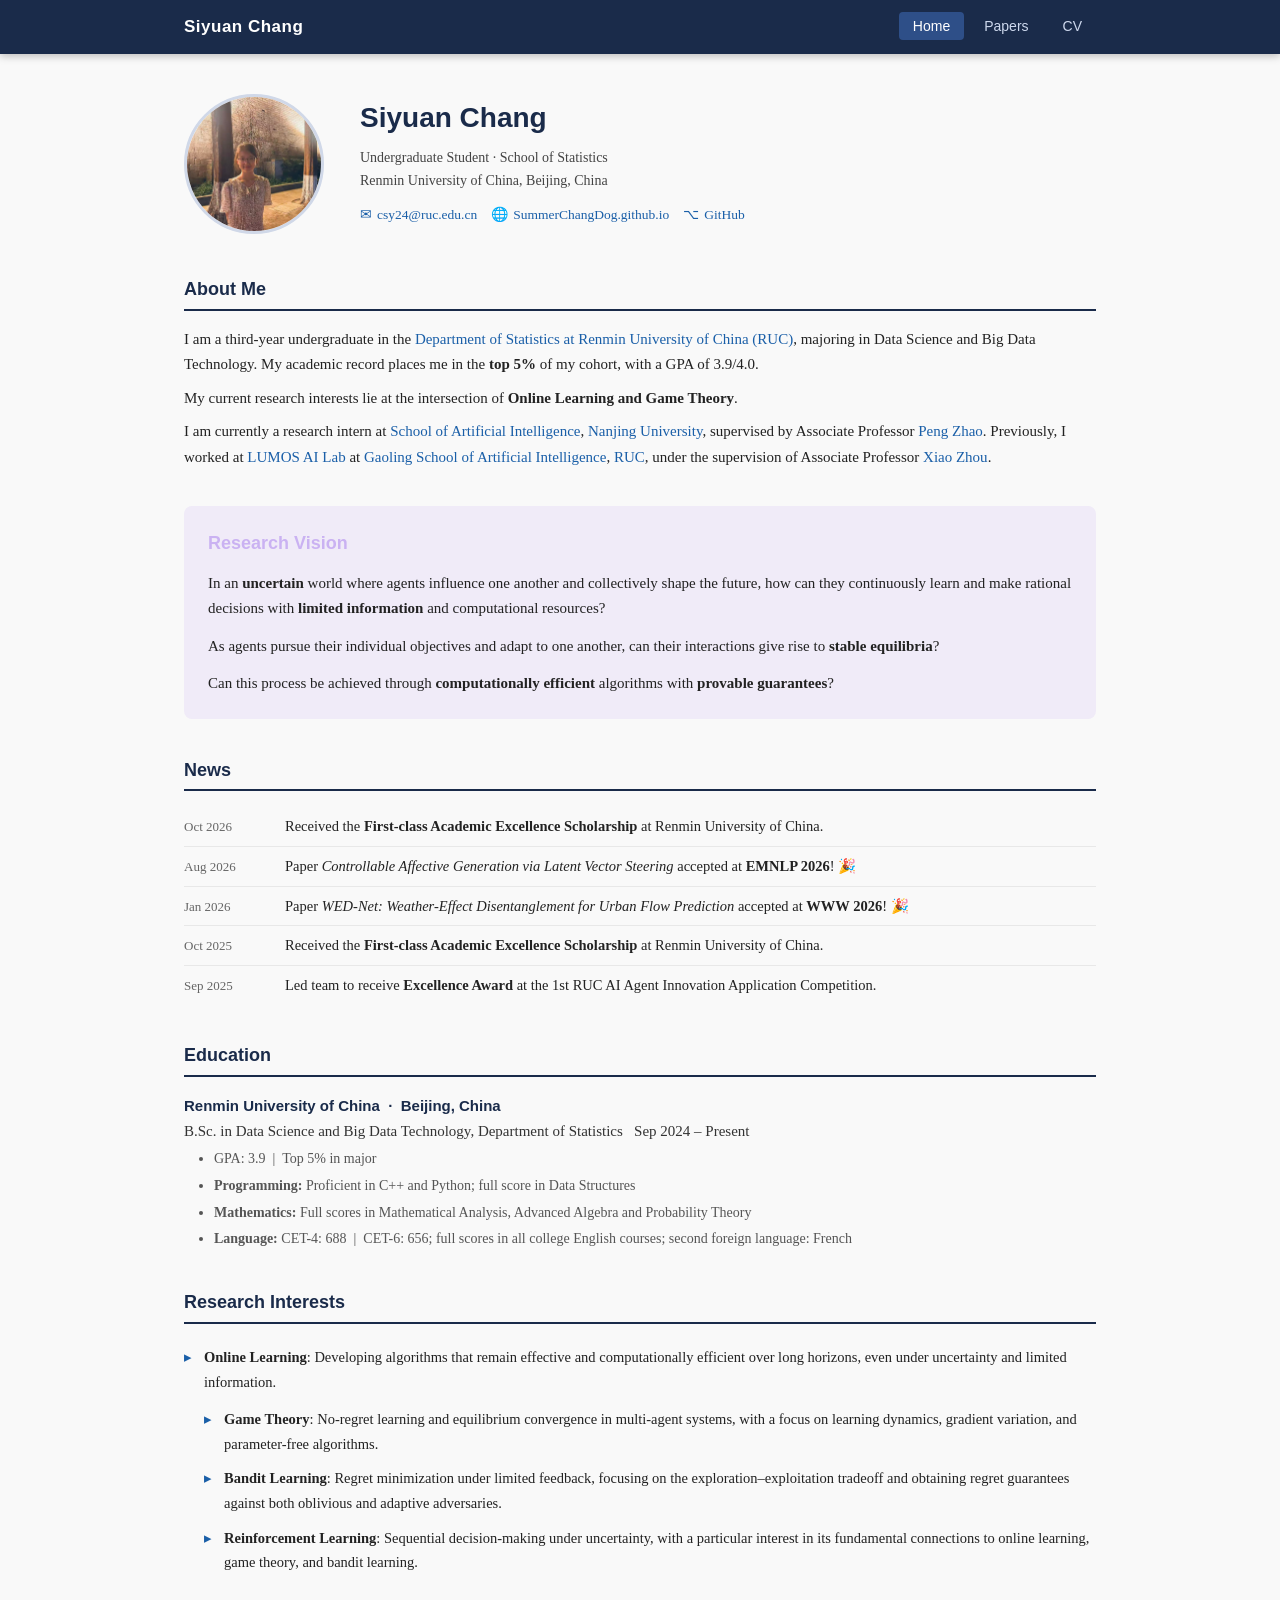
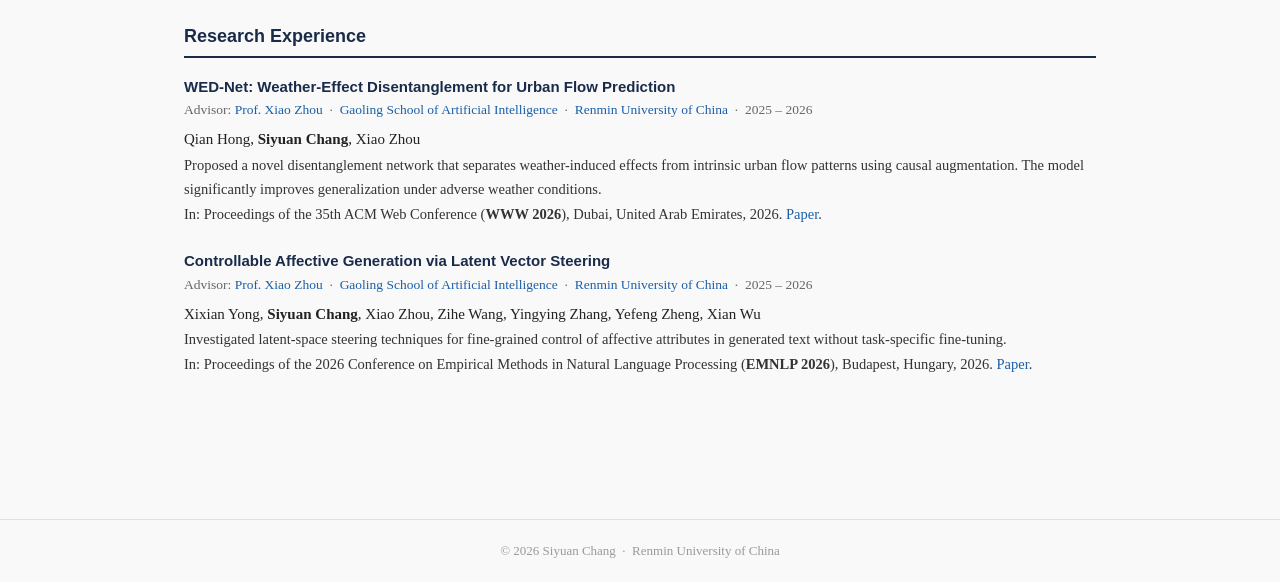
==== commit 10b053b9: "add new experiences" ====
--- a/index.html
+++ b/index.html
@@ -5,6 +5,21 @@
   <meta name="viewport" content="width=device-width, initial-scale=1.0" />
   <title>Siyuan Chang | Homepage</title>
   <link rel="stylesheet" href="style.css" />
+  <style>
+  .research-vision {
+    margin-top: 36px;
+    padding: 22px 24px;
+    background: #f0ebf8;
+    border-radius: 8px;
+  }
+  .research-vision h2 {
+    margin-bottom: 12px;
+    font-family: 'Helvetica Neue', sans-serif;
+    font-size: 18px;
+    color: #cab2f2;
+  }
+  .research-vision p + p { margin-top: 12px; }
+</style>
 </head>
 <body>
 
@@ -49,7 +64,7 @@
   <!-- Self Introduction -->
   <h2 class="sec-title">About Me</h2>
   <p class="intro-text">
-    I am a third-year undergraduate in the <a href="http://stat.ruc.edu.cn/" target="_blank">Department of Statistics at</a> at <a href="https://www.ruc.edu.cn/" target="_blank">Renmin University of China (RUC)</a>, majoring in Data Science and Big Data Technology. My academic record places me in the <strong>top 5%</strong> of my cohort,
+    I am a third-year undergraduate in the <a href="http://stat.ruc.edu.cn/" target="_blank">Department of Statistics at</a> <a href="https://www.ruc.edu.cn/" target="_blank">Renmin University of China (RUC)</a>, majoring in Data Science and Big Data Technology. My academic record places me in the <strong>top 5%</strong> of my cohort,
     with a GPA of 3.9/4.0.
   </p>
   <p class="intro-text" style="margin-top:8px;">
@@ -57,12 +72,34 @@
   </p>
   <p class="intro-text" style="margin-top:8px;">
     I am currently a research intern at <a href="https://ai.nju.edu.cn/" target="_blank">School of Artificial Intelligence</a>, <a href="https://www.nju.edu.cn/" target="_blank">Nanjing University</a>, supervised by Associate Professor <a href="https://www.pengzhao-ml.com/" target="_blank">Peng Zhao</a>. 
-    Previously, I worked at <a href="https://xiaozhoucam.github.io/portfolio/00-LUMOS_Intro/" target="_blank">LUMOS AI Lab</a> at <a href="http://ai.ruc.edu.cn/" target="_blank">Gaoling School of Artificial Intelligence</a>, <a href="https://www.ruc.edu.cn/" target="_blank">RUC</a>, under the supervision of Associate Professor <a href="https://xiaozhoucam.github.io/" target="_blank">Prof. Xiao Zhou</a>.
+    Previously, I worked at <a href="https://xiaozhoucam.github.io/portfolio/00-LUMOS_Intro/" target="_blank">LUMOS AI Lab</a> at <a href="http://ai.ruc.edu.cn/" target="_blank">Gaoling School of Artificial Intelligence</a>, <a href="https://www.ruc.edu.cn/" target="_blank">RUC</a>, under the supervision of Associate Professor <a href="https://xiaozhoucam.github.io/" target="_blank">Xiao Zhou</a>.
   </p>
+
+  <!-- Research Vision -->
+  <section class="research-vision" aria-labelledby="research-vision-title">
+    <h2 id="research-vision-title">Research Vision</h2>
+    <p>
+      In an <b>uncertain</b> world where agents influence one another and collectively
+      shape the future, how can they continuously learn and make rational decisions
+      with <b>limited information</b> and computational resources?
+    </p>
+    <p>
+      As agents pursue their individual objectives and adapt to one another,
+      can their interactions give rise to <b>stable equilibria</b>?
+    </p>
+    <p>
+      Can this process be achieved through <b>computationally efficient</b>
+      algorithms with <b>provable guarantees</b>?
+    </p>
+  </section>
 
   <!-- News -->
   <h2 class="sec-title">News</h2>
   <ul class="news-list">
+    <li>
+      <span class="news-date">Oct 2026</span>
+      <span>Received the <strong>First-class Academic Excellence Scholarship</strong> at Renmin University of China.</span>
+    </li>
     <li>
       <span class="news-date">Aug 2026</span>
       <span>Paper <em>Controllable Affective Generation via Latent Vector Steering</em> accepted at <strong>EMNLP 2026</strong>! 🎉</span>
@@ -95,18 +132,31 @@
   </div>
 
   <!-- Research Interests -->
-<h2 class="sec-title">Research Interests</h2>
-<ul class="interest-list" style="list-style:none; padding-left:2em;">
-  <li style="margin-bottom:8px;">
-    <strong>Online Learning</strong>
-  </li>
-  <li style="margin-bottom:8px;">
-    <strong>Game Theory</strong>
-  </li>
-  <li style="margin-bottom:8px;">
-    <strong>Reinforcement Learning, Agent, and Related Applications</strong>
-  </li>
-</ul>
+  <h2 class="sec-title">Research Interests</h2>
+  <ul class="interest-list">
+    <li>
+      <strong>Online Learning</strong>: Developing algorithms that remain effective
+      and computationally efficient over long horizons, even under uncertainty
+      and limited information.
+      <ul class="interest-list" style="margin-top:8px;">
+        <li>
+          <strong>Game Theory</strong>: No-regret learning and equilibrium convergence
+          in multi-agent systems, with a focus on learning dynamics, gradient
+          variation, and parameter-free algorithms.
+        </li>
+        <li>
+          <strong>Bandit Learning</strong>: Regret minimization under limited feedback,
+          focusing on the exploration–exploitation tradeoff and obtaining regret
+          guarantees against both oblivious and adaptive adversaries.
+        </li>
+        <li>
+          <strong>Reinforcement Learning</strong>: Sequential decision-making under
+          uncertainty, with a particular interest in its fundamental connections
+          to online learning, game theory, and bandit learning.
+        </li>
+      </ul>
+    </li>
+  </ul>
 
   <!--
 <h2 class="sec-title">Research Interests</h2>
@@ -158,7 +208,7 @@
       under adverse weather conditions. 
     </p>  
     <p class="exp-desc">   
-      In: Proceedings of the 35th ACM Web Conference (<strong>WWW 2026</strong>), Dubai, United Arab Emirates, 2026, arXiv:<a href="https://arxiv.org/abs/2601.22586" target="_blank"></a>.
+      In: Proceedings of the 35th ACM Web Conference (<strong>WWW 2026</strong>), Dubai, United Arab Emirates, 2026. <a href="https://arxiv.org/abs/2601.22586" target="_blank">Paper</a>.
     </p>
 </div>
 
@@ -173,7 +223,7 @@
       in generated text without task-specific fine-tuning. 
     </p>  
     <p class="exp-desc">   
-      In: Proceedings of the 2026 Conference on Empirical Methods in Natural Language Processing (<strong>EMNLP 2026</strong>), Budapest, Hungary, 2026.
+      In: Proceedings of the 2026 Conference on Empirical Methods in Natural Language Processing (<strong>EMNLP 2026</strong>), Budapest, Hungary, 2026. <a href="https://arxiv.org/abs/2608.25569" target="_blank">Paper</a>.
     </p>
 </div>
 
